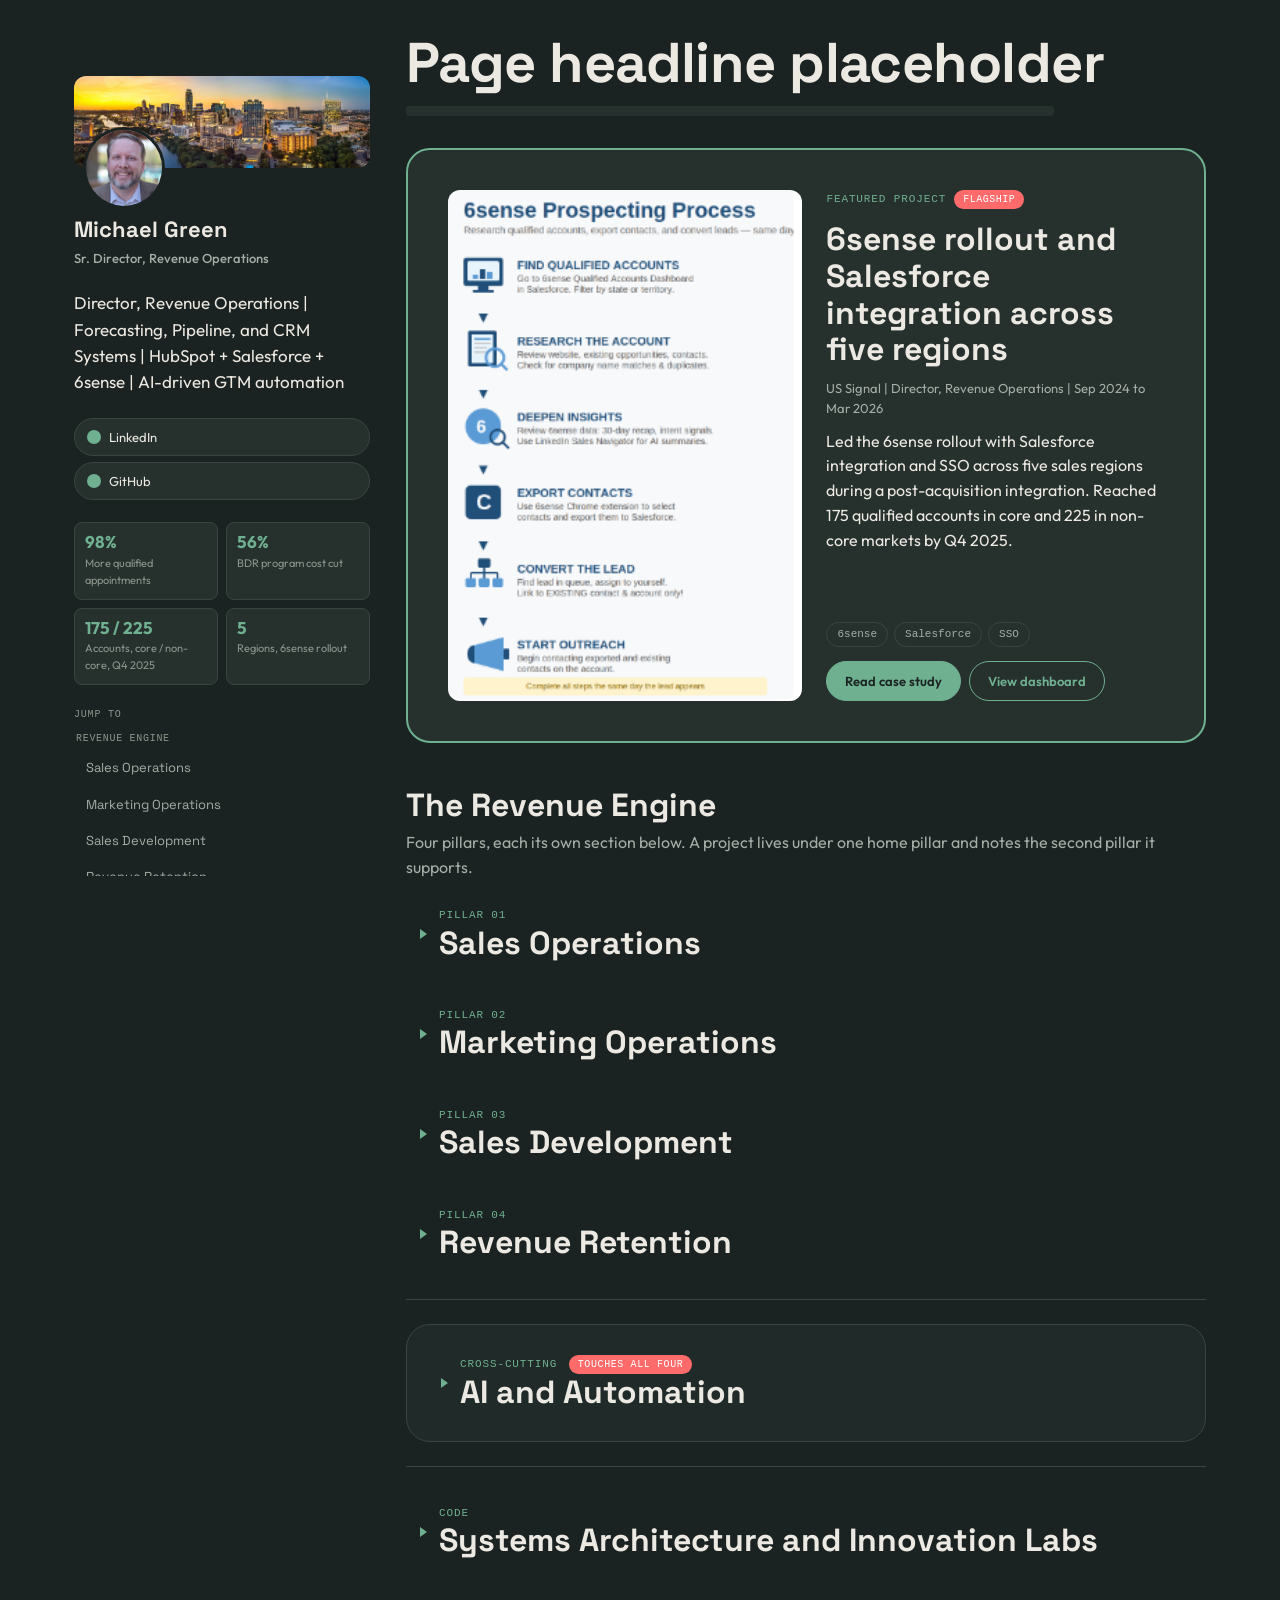
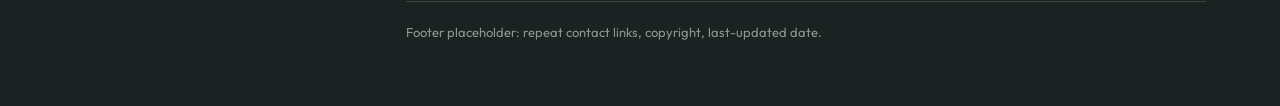
==== index.html @ d9121bde "first commit" ====
<!DOCTYPE html>
<html lang="en">
<head>
<meta charset="UTF-8">
<meta name="viewport" content="width=device-width, initial-scale=1.0">
<title>Michael Green Project Portfolio</title>
<meta name="description" content="Michael Green, Revenue Operations.">
<link rel="icon" type="image/svg+xml" href="assets/favicon.svg">
  <!-- Social preview (fill in before launch):
  <meta property="og:title" content="Michael Green Project Portfolio">
  <meta property="og:description" content="Portfolio of RevOps projects and systems work.">
  <meta property="og:image" content="assets/og-image.png">
  <meta property="og:type" content="website">
  -->
<link rel="preconnect" href="https://fonts.googleapis.com">
<link rel="preconnect" href="https://fonts.gstatic.com" crossorigin>
<link rel="stylesheet" href="https://fonts.googleapis.com/css2?family=Outfit:wght@400;500;600;700&family=Space+Grotesk:wght@500;600;700&display=swap">
<link rel="stylesheet" href="styles.css">
</head>
<body>
<!--
  <body class="annotate">


  <div class="topbar">
    <span class="brand">Wireframe / RevOps Portfolio</span>
    <span class="note">Sections start closed. Opening one closes the others.</span>
    <button class="toggle" id="allToggle">Close all</button>
    <button class="toggle" id="annToggle" aria-pressed="true">Annotations: On</button>
  </div>
-->
  <div class="layout">

    <!-- ================= SIDEBAR ================= -->
    <aside class="sidebar region">
      <span class="tag">Left sidebar (sticky)</span>

      <div class="identity region">
        <span class="tag">Identity block (banner + photo)</span>
        <div class="idcard">
          <img class="banner" src="assets/austin_skyline.jpg" alt="Austin skyline">
          <img class="avatar" src="assets/profile.jpg" alt="Michael Green">
          <div class="id-text">
            <div class="name">Michael Green</div>
            <div class="role">Sr. Director, Revenue Operations</div>
          </div>
        </div>
      </div>

      <div class="positioning region">
        <span class="tag">Positioning tag</span>
        <div class="positioning-body"><div class="positioning-text">Director, Revenue Operations | Forecasting, Pipeline, and CRM Systems | HubSpot + Salesforce + 6sense | AI-driven GTM automation</div></div>
      </div>

      <div class="contact region">
        <span class="tag">Contact actions</span>
        <!-- <a href="#"><span class="dot"></span>Email</a> -->
        <a href="https://www.linkedin.com/in/mwgreen/" target="_blank"><span class="dot"></span>LinkedIn</a>
        <a href="https://github.com/mwgreen00" target="_blank"><span class="dot"></span>GitHub</a>
        <!-- <a href="#" target="_blank"><span class="dot"></span>Download Resume</a> -->
      </div>

      <div class="metrics region">
        <span class="tag">Proof-point metrics (confirm numbers)</span>
        <div class="metric"><div class="num">98%</div><div class="cap">More qualified appointments</div></div>
        <div class="metric"><div class="num">56%</div><div class="cap">BDR program cost cut</div></div>
        <div class="metric"><div class="num">175 / 225</div><div class="cap">Accounts, core / non-core, Q4 2025</div></div>
        <div class="metric"><div class="num">5</div><div class="cap">Regions, 6sense rollout</div></div>
      </div>

      <div class="navblock region">
        <span class="tag">Anchor nav (highlights the open section)</span>
        <div class="navtitle">Jump to</div>
        <nav class="anchornav" aria-label="Section navigation">
          <div class="grp">Revenue Engine</div>
          <a href="#sales-ops" data-spy="sales-ops">Sales Operations</a>
          <a href="#marketing-ops" data-spy="marketing-ops">Marketing Operations</a>
          <a href="#sales-dev" data-spy="sales-dev">Sales Development</a>
          <a href="#retention" data-spy="retention">Revenue Retention</a>
          <div class="grp">Cross-cutting</div>
          <a href="#ai-automation" data-spy="ai-automation">AI and Automation</a>
          <div class="grp">Code</div>
          <a href="#systems" data-spy="systems">Systems Labs</a>
          <div class="sub-links">
            <a href="#sys-process" data-spy="sys-process">Process Flows</a>
            <a href="#sys-custom" data-spy="sys-custom">Custom Applications</a>
            <a href="#sys-research" data-spy="sys-research">Research</a>
            <a href="#sys-other" data-spy="sys-other">Other</a>
          </div>
        </nav>
      </div>
    </aside>

    <!-- ================= MAIN ================= -->
    <main class="main">
      <noscript>
        <div style="margin:12px 0; padding:12px 14px; border:1px solid var(--line); border-radius:6px; background:var(--fill);">
          JavaScript is off, so audience-specific views and some controls are disabled. You are seeing the default view below. Reach Michael Green: <a href="#">Email</a>, <a href="#">LinkedIn</a>, <a href="#">GitHub</a>, <a href="#">Resume</a>. Featured project: 6sense rollout and Salesforce integration across five regions.
        </div>
      </noscript>
      <div id="load-error" style="display:none; margin:12px 0; padding:12px 14px; border:1px solid var(--line); border-radius:6px; background:var(--fill);">Could not load the requested view. Showing the default. Reload the page, remove the ?audience part from the link, or open the site over http (for example on GitHub Pages).</div>

      <div class="intro region">
        <span class="tag">Intro / hero (h1)</span>
        <h1 id="page-headline">Page headline placeholder</h1>
        <div class="lead">
          <div class="ph-line w90"></div>
        </div>
      </div>

      <!-- FEATURED SHOWCASE TILE (always visible) -->
      <div class="featured region" id="featured">
        <span class="tag">Featured project tile (swap in any project)</span>
        <img class="feat-media" src="assets/6sense-prospecting.png" alt="6sense rollout and Salesforce integration across five regions" loading="lazy">
        <div class="feat-body">
          <div class="feat-top"><span class="feat-eyebrow">Featured project</span><span class="flag">Flagship</span></div>
          <h2 class="feat-title">6sense rollout and Salesforce integration across five regions</h2>
          <div class="meta">US Signal | Director, Revenue Operations | Sep 2024 to Mar 2026</div>
          <div class="feat-desc">Led the 6sense rollout with Salesforce integration and SSO across five sales regions during a post-acquisition integration. Reached 175 qualified accounts in core and 225 in non-core markets by Q4 2025.</div>
          <div class="tags"><span class="tag-chip">6sense</span><span class="tag-chip">Salesforce</span><span class="tag-chip">SSO</span></div>
          <div class="actions"><a href="#" class="btn btn-primary">Read case study</a><a href="#" class="btn btn-secondary">View dashboard</a></div>
        </div>
      </div>

      <!-- REVENUE ENGINE: category label -->
      <div class="group-head region">
        <span class="tag">Revenue Engine (category label)</span>
        <div class="group-label">The Revenue Engine</div>
        <div class="group-sub">Four pillars, each its own section below. A project lives under one home pillar and notes the second pillar it supports.</div>
      </div>

      <!-- PILLAR 1: SALES OPERATIONS -->
      <section id="sales-ops" class="region">
        <span class="tag">Pillar section (accordion)</span>
        <details class="sec">
          <summary class="sec-summary">
            <span class="chev"></span>
            <span class="sum-text"><span class="eyebrow">Pillar 01</span><span class="sec-title">Sales Operations</span></span>
          </summary>
          <div class="sec-body">
            <div class="pillar-desc">CRM integration, territory design, forecasting, dashboards.</div>
            <div class="grid-flex" data-grid="sales-ops">
                <article class="card">
                  <img class="card-media" src="assets/6sense-prospecting.png" alt="6sense rollout and Salesforce integration across five regions" loading="lazy">
                  <div class="card-top"><div class="card-eyebrow">Case study</div><span class="flag">Flagship</span></div>
                  <h3>6sense rollout and Salesforce integration across five regions</h3>
                  <div class="meta">US Signal | Director, Revenue Operations | Sep 2024 to Mar 2026</div>
                  <div class="desc">Led the 6sense rollout with Salesforce integration and SSO across five sales regions during a post-acquisition integration. Reached 175 qualified accounts in core and 225 in non-core markets by Q4 2025.</div>
                  <div class="tags"><span class="tag-chip">6sense</span><span class="tag-chip">Salesforce</span><span class="tag-chip">SSO</span></div>
                  <div class="supports">Also supports: Marketing Operations, Sales Development</div>
                  <div class="actions"><a href="#" class="btn btn-primary">Read case study</a><a href="#" class="btn btn-secondary">View dashboard</a></div>
                </article>
                <article class="card">
                  <img class="card-media" src="assets/retention-dashboard.png" alt="Revenue Retention Dashboard" loading="lazy">
                  <div class="card-top"><div class="card-eyebrow">Dashboard</div><span class="flag">Pillar Project</span></div>
                  <h3>Revenue Retention Dashboard</h3>
                  <div class="meta">US Signal | Revenue Operations | Setptmber 2024 through February 2026</div>
                  <div class="desc">Dashboard designed to show when revenue is coming out of term, so we can plan customer engagement and retention activities to keep revenue in term. This also allowed a chance to upsell additional services or migrate customer to new services..</div>
                  <div class="tags"><span class="tag-chip">Dashboard</span><span class="tag-chip">Revenue Retention</span></div>
                  <div class="supports">Also supports: Marketing Operations</div>
                  <div class="proves">Proves: capability</div>
                  <div class="actions"><a href="#" class="btn btn-primary">Read case study</a><a href="#" class="btn btn-secondary">View dashboard</a></div>
                </article>
              </div>
          </div>
        </details>
      </section>

      <!-- PILLAR 2: MARKETING OPERATIONS -->
      <section id="marketing-ops" class="region">
        <span class="tag">Pillar section (accordion)</span>
        <details class="sec">
          <summary class="sec-summary">
            <span class="chev"></span>
            <span class="sum-text"><span class="eyebrow">Pillar 02</span><span class="sec-title">Marketing Operations</span></span>
          </summary>
          <div class="sec-body">
            <div class="pillar-desc">Attribution, closed-loop reporting, CRM data layer, data governance.</div>
            <div class="grid-flex" data-grid="marketing-ops">
                <article class="card">
                  <div class="card-top"><div class="card-eyebrow">Case study</div></div>
                  <h3>Golden Thread full-funnel attribution framework</h3>
                  <div class="meta">OneNeck IT Solutions | Director, Revenue Operations | Sep 2022 to Sep 2024</div>
                  <div class="desc">Attribution model linking individual selling activity to closed-won revenue, giving leadership full-funnel visibility from first touch to booking. Built on Microsoft Dynamics and HubSpot with Power BI reporting.</div>
                  <div class="tags"><span class="tag-chip">Microsoft Dynamics</span><span class="tag-chip">HubSpot</span><span class="tag-chip">Power BI</span></div>
                  <div class="supports">Also supports: Sales Operations (exec dashboards)</div>
                  <div class="actions"><a href="#" class="btn btn-primary">Read case study</a><a href="#" class="btn btn-secondary">View diagram</a></div>
                </article>
                <article class="card">
                  <img class="card-media" src="assets/retention-dashboard.png" alt="Revenue Retention Dashboard" loading="lazy">
                  <div class="card-top"><div class="card-eyebrow">Dashboard</div><span class="flag">Pillar Project</span></div>
                  <h3>Revenue Retention Dashboard</h3>
                  <div class="meta">US Signal | Revenue Operations | Setptmber 2024 through February 2026</div>
                  <div class="desc">Dashboard designed to show when revenue is coming out of term, so we can plan customer engagement and retention activities to keep revenue in term. This also allowed a chance to upsell additional services or migrate customer to new services..</div>
                  <div class="tags"><span class="tag-chip">Dashboard</span><span class="tag-chip">Revenue Retention</span></div>
                  <div class="supports">Also supports: Marketing Operations</div>
                  <div class="proves">Proves: capability</div>
                  <div class="actions"><a href="#" class="btn btn-primary">Read case study</a><a href="#" class="btn btn-secondary">View dashboard</a></div>
                </article>
              </div>
          </div>
        </details>
      </section>

      <!-- PILLAR 3: SALES DEVELOPMENT -->
      <section id="sales-dev" class="region">
        <span class="tag">Pillar section (accordion)</span>
        <details class="sec">
          <summary class="sec-summary">
            <span class="chev"></span>
            <span class="sum-text"><span class="eyebrow">Pillar 03</span><span class="sec-title">Sales Development</span></span>
          </summary>
          <div class="sec-body">
            <div class="pillar-desc">BDR build, enablement, meeting generation.</div>
            <div class="grid-flex" data-grid="sales-dev">
                <article class="card">
                  <div class="card-top"><div class="card-eyebrow">Case study</div></div>
                  <h3>BDR function build and commission design</h3>
                  <div class="meta">OneNeck IT Solutions | Director, Marketing Operations and Business Development | Dec 2017 to Sep 2022</div>
                  <div class="desc">Built the BDR function from scratch, cut program cost 56%, and increased qualified appointments 98% through segmentation and outreach automation. Designed the commission plan and moved payout calculation out of spreadsheets into a system built for accuracy and scale.</div>
                  <div class="tags"><span class="tag-chip">Segmentation</span><span class="tag-chip">Outreach automation</span><span class="tag-chip">Comp design</span></div>
                  <div class="supports">Also supports: Sales Operations (commission design)</div>
                  <div class="actions"><a href="#" class="btn btn-primary">Read case study</a></div>
                </article>
              </div>
          </div>
        </details>
      </section>

      <!-- PILLAR 4: REVENUE RETENTION -->
      <section id="retention" class="region">
        <span class="tag">Pillar section (accordion)</span>
        <details class="sec">
          <summary class="sec-summary">
            <span class="chev"></span>
            <span class="sum-text"><span class="eyebrow">Pillar 04</span><span class="sec-title">Revenue Retention</span></span>
          </summary>
          <div class="sec-body">
            <div class="pillar-desc">NRR forecasting, renewal-risk monitoring. One case study here on purpose, per the plan.</div>
            <div class="grid-flex" data-grid="retention">
                <article class="card">
                  <div class="card-top"><div class="card-eyebrow">Case study</div></div>
                  <h3>NRR forecasting and renewal-risk monitoring</h3>
                  <div class="meta">US Signal | Director, Revenue Operations | Sep 2024 to Mar 2026</div>
                  <div class="desc">Built ARR, MRR, and net revenue retention forecasting models plus a Tableau Cloud renewal-risk dashboard that surfaced at-risk recurring revenue early and improved forecast accuracy.</div>
                  <div class="tags"><span class="tag-chip">Tableau Cloud</span><span class="tag-chip">ARR / MRR / NRR</span></div>
                  <div class="supports">Also supports: Sales Operations (forecasting, dashboards)</div>
                  <div class="actions"><a href="#" class="btn btn-primary">Read case study</a><a href="#" class="btn btn-secondary">View dashboard</a></div>
                </article>
              </div>
          </div>
        </details>
      </section>

      <hr class="divider">

      <!-- CROSS-CUTTING: AI AND AUTOMATION -->
      <section id="ai-automation" class="region">
        <span class="tag">Cross-cutting section (accordion)</span>
        <details class="sec sec-cross">
          <summary class="sec-summary">
            <span class="chev"></span>
            <span class="sum-text"><span class="eyebrow">Cross-cutting <span class="cross-flag">Touches all four</span></span><span class="sec-title">AI and Automation</span></span>
          </summary>
          <div class="sec-body">
            <div class="pillar-desc">Agentic AI and automation as a layer across every pillar, not a separate function. Public code artifacts live in Systems Labs below.</div>
            <div class="grid-flex" data-grid="ai-automation">
                <article class="card">
                  <div class="card-top"><div class="card-eyebrow">Case study</div></div>
                  <h3>AI agents and automation for RevOps workflows</h3>
                  <div class="meta">Town Lake Systems Group | Principal | Apr 2026 to present</div>
                  <div class="desc">Building local AI agents in Python and Salesforce Agentforce to automate enrichment, reporting, and account prioritization for revenue teams, cutting manual reporting and speeding decision cycles.</div>
                  <div class="tags"><span class="tag-chip">Python</span><span class="tag-chip">Agentforce</span><span class="tag-chip">Ollama</span></div>
                  <div class="actions"><a href="#" class="btn btn-primary">Read case study</a><a href="#" class="btn btn-secondary">View GitHub</a></div>
                </article>
              </div>
          </div>
        </details>
      </section>

      <hr class="divider">

      <!-- SYSTEMS LABS -->
      <section id="systems" class="region">
        <span class="tag">Systems Labs (accordion, GitHub builds)</span>
        <details class="sec">
          <summary class="sec-summary">
            <span class="chev"></span>
            <span class="sum-text"><span class="eyebrow">Code</span><span class="sec-title">Systems Architecture and Innovation Labs</span></span>
          </summary>
          <div class="sec-body">
            <div class="band">
              <div class="pillar-desc">Public, synthetic-data builds on GitHub. Grouped by your four subsection names below.</div>

              <details class="sub region" id="sys-process">
                <span class="tag">Subsection</span>
                <summary class="sub-summary"><span class="chev chev-sm"></span><span class="sub-title">Process Flows</span></summary>
                <div class="sub-body">
                  <div class="grid-flex" data-grid="sys-process">
                <article class="card">
                  <div class="card-top"><div class="card-eyebrow">GitHub build</div></div>
                  <h3>Attribution model flow</h3>
                  <div class="desc">First-touch-to-booking attribution logic documented as a diagram. Pairs with the Golden Thread case study.</div>
                  <div class="tags"><span class="tag-chip">Mermaid</span><span class="tag-chip">Attribution</span></div>
                  <div class="actions"><a href="#" class="btn btn-primary">View Flow</a></div>
                </article>
                <article class="card">
                  <div class="card-top"><div class="card-eyebrow">GitHub build</div></div>
                  <h3>Company dedup and survivor-selection flow</h3>
                  <div class="desc">Fuzzy-matching and survivor logic as a documented pipeline. The public version of the DartPoints work on safe synthetic data.</div>
                  <div class="tags"><span class="tag-chip">Python</span><span class="tag-chip">Fuzzy matching</span></div>
                  <div class="proves">Proves: data governance.</div>
                  <div class="actions"><a href="#" class="btn btn-primary">View Repo</a><a href="#" class="btn btn-secondary">View Flow</a></div>
                </article>
              </div>
                </div>
              </details>

              <details class="sub region" id="sys-custom">
                <span class="tag">Subsection</span>
                <summary class="sub-summary"><span class="chev chev-sm"></span><span class="sub-title">Custom Applications</span></summary>
                <div class="sub-body">
                  <div class="grid-flex" data-grid="sys-custom">
                <article class="card">
                  <div class="card-top"><div class="card-eyebrow">Project</div></div>
                  <h3>This site: an audience-targeted RevOps portfolio</h3>
                  <div class="meta">Town Lake Systems Group | Principal | 2026</div>
                  <div class="desc">A static portfolio on GitHub Pages where each project is a JSON card, and an audience manifest plus a ?audience= URL swap the card set per viewer. Static-first, so it works with JavaScript off, with a Python generator that keeps the baseline in sync.</div>
                  <div class="tags"><span class="tag-chip">HTML</span><span class="tag-chip">JavaScript</span><span class="tag-chip">GitHub Pages</span><span class="tag-chip">Claude Code</span></div>
                  <div class="proves">Proves: information architecture, ABM thinking, AI-assisted build.</div>
                  <div class="actions"><a href="assets/case-studies/revops-portfolio-site.md" class="btn btn-primary">Read case study</a><a href="#" class="btn btn-secondary">View Repo</a><a href="#" class="btn btn-secondary">Live Demo</a></div>
                </article>
                <article class="card">
                  <div class="card-top"><div class="card-eyebrow">GitHub build</div></div>
                  <h3>Commission calculator</h3>
                  <div class="desc">Reads sample deals and a plan definition, outputs payouts. Rebuilds the BDR "out of spreadsheets" line.</div>
                  <div class="tags"><span class="tag-chip">Python</span></div>
                  <div class="proves">Proves: comp design.</div>
                  <div class="actions"><a href="#" class="btn btn-primary">View Repo</a></div>
                </article>
                <article class="card">
                  <div class="card-top"><div class="card-eyebrow">GitHub build</div></div>
                  <h3>Pipeline forecasting tool</h3>
                  <div class="desc">Sample opportunity data to a weighted best, likely, and worst forecast with coverage against quota.</div>
                  <div class="tags"><span class="tag-chip">Python</span></div>
                  <div class="proves">Proves: forecasting.</div>
                  <div class="actions"><a href="#" class="btn btn-primary">View Repo</a></div>
                </article>
                <article class="card">
                  <div class="card-top"><div class="card-eyebrow">GitHub build</div></div>
                  <h3>Pipeline or forecast dashboard</h3>
                  <div class="desc">Clean dashboard over sample data. Doubles as the sanitized screenshot for the case studies.</div>
                  <div class="tags"><span class="tag-chip">Python</span><span class="tag-chip">HTML</span></div>
                  <div class="actions"><a href="#" class="btn btn-primary">View Repo</a><a href="#" class="btn btn-secondary">Live Demo</a></div>
                </article>
              </div>
                </div>
              </details>

              <details class="sub region" id="sys-research">
                <span class="tag">Subsection</span>
                <summary class="sub-summary"><span class="chev chev-sm"></span><span class="sub-title">Research</span></summary>
                <div class="sub-body">
                  <div class="grid-flex" data-grid="sys-research">
                <article class="card">
                  <div class="card-top"><div class="card-eyebrow">GitHub build</div><span class="flag">Flagship candidate</span></div>
                  <h3>RevOps assistant prototype (Agentforce or Ollama)</h3>
                  <div class="desc">Local agent answering questions over a sample pipeline: which deals are stuck, which renewals are at risk next quarter.</div>
                  <div class="tags"><span class="tag-chip">Ollama</span><span class="tag-chip">Agentforce</span><span class="tag-chip">MCP</span></div>
                  <div class="proves">Proves: agentic AI as a layer over RevOps.</div>
                  <div class="actions"><a href="#" class="btn btn-primary">Read Paper</a><a href="#" class="btn btn-secondary">View Gist</a></div>
                </article>
                <article class="card">
                  <div class="card-top"><div class="card-eyebrow">GitHub build</div></div>
                  <h3>AI enrichment agent (Salesforce or HubSpot)</h3>
                  <div class="desc">Python agent that enriches missing account fields (industry, size, segment) via API or local model and writes back.</div>
                  <div class="tags"><span class="tag-chip">Python</span><span class="tag-chip">API</span></div>
                  <div class="proves">Proves: AI and automation, CRM integration.</div>
                  <div class="actions"><a href="#" class="btn btn-primary">View Repo</a></div>
                </article>
              </div>
                </div>
              </details>

              <details class="sub region" id="sys-other">
                <span class="tag">Subsection</span>
                <summary class="sub-summary"><span class="chev chev-sm"></span><span class="sub-title">Other</span></summary>
                <div class="sub-body">
                  <div class="grid-flex" data-grid="sys-other">
                <article class="card">
                  <div class="card-top"><div class="card-eyebrow">GitHub build</div></div>
                  <h3>Domain-to-company resolver</h3>
                  <div class="desc">Maps email domains or URLs to normalized company names.</div>
                  <div class="tags"><span class="tag-chip">Python</span></div>
                  <div class="actions"><a href="#" class="btn btn-primary">View Repo</a></div>
                </article>
                <article class="card">
                  <div class="card-top"><div class="card-eyebrow">GitHub build</div></div>
                  <h3>CRM data-quality auditor</h3>
                  <div class="desc">Scans a sample export and flags missing fields, duplicates, and bad values with a summary report.</div>
                  <div class="tags"><span class="tag-chip">Python</span></div>
                  <div class="actions"><a href="#" class="btn btn-primary">View Repo</a></div>
                </article>
                <article class="card">
                  <div class="card-top"><div class="card-eyebrow">GitHub build</div></div>
                  <h3>Lead or account scoring model</h3>
                  <div class="desc">Scores sample accounts on fit and intent signals and outputs a ranked list.</div>
                  <div class="tags"><span class="tag-chip">Python</span></div>
                  <div class="actions"><a href="#" class="btn btn-primary">View Repo</a></div>
                </article>
                <article class="card">
                  <div class="card-top"><div class="card-eyebrow">GitHub build</div></div>
                  <h3>Sequence or outreach analyzer</h3>
                  <div class="desc">Reports meeting and reply rates by segment from sample activity data.</div>
                  <div class="tags"><span class="tag-chip">Python</span></div>
                  <div class="actions"><a href="#" class="btn btn-primary">View Repo</a></div>
                </article>
              </div>
                </div>
              </details>

            </div>
          </div>
        </details>
      </section>

      <footer class="footer region">
        <span class="tag">Footer</span>
        Footer placeholder: repeat contact links, copyright, last-updated date.
      </footer>

    </main>
  </div>

<script src="script.js"></script>
</body>
</html>
---- styles.css ----
:root {
    /* ---- Palette (editorial warm tones; see style guide in CLAUDE.md) ----
       60-30-10: Cream is the dominant canvas, Light Sage + Charcoal carry
       structure and text, Accent Sage and Pop Coral are reserved for
       interactive elements and focal points only. */
    --page: #1A2321;        /* Deep green-black - primary canvas, ~60% */
    --surface: #232E2B;     /* Elevated dark - card/content surfaces, lift off the canvas */
    --ink: #ECE9E2;         /* Warm off-white - primary reading text and structure */
    --ink-soft: #A6ADA6;    /* muted light for secondary text */
    --fill: #26312E;        /* Dark container - chips, contact, metrics, hover targets */
    --fill-2: #2F3B37;      /* lighter dark for hover fills */
    --band: #202A28;        /* self-contained dark section band (subtle lift over page) */
    --line: #3A453F;        /* thin structural borders, visible on dark (1px) */
    --accent: #6FB090;      /* Accent Sage (brightened for dark) - actions, links, focal text */
    --accent-dark: #5A9576; /* Accent Sage hover */
    --spark: #FF6B6B;       /* Pop Coral - highlights, active/hover, badges */
    --label: #8D958C;       /* muted label text */

    --sidebar-w: 300px;
    --topbar-h: 52px;

    /* ---- Shape system ---- */
    --radius: 16px;           /* card containers */
    --radius-container: 24px; /* self-contained Light Sage section bands */
    --radius-pill: 50px;      /* primary call-to-action buttons */
    --radius-img: 12px;       /* imagery and media */
    --radius-sm: 8px;         /* small controls, chips, nav items */

    /* ---- Motion ---- */
    --transition: all 0.3s ease;
    --lift: translateY(-4px);

    /* ---- Type families ----
       --head Space Grotesk: headings, section titles, nav links (tech-forward).
       --sans Outfit: body copy, descriptions, buttons (round, warm, readable).
       Loaded via <link> in index.html; both fall back to system-ui if offline. */
    --head: 'Space Grotesk', system-ui, -apple-system, Segoe UI, Roboto, Helvetica, Arial, sans-serif;
    --sans: 'Outfit', system-ui, -apple-system, Segoe UI, Roboto, Helvetica, Arial, sans-serif;
    --mono: ui-monospace, SFMono-Regular, Menlo, Consolas, monospace;
  }

  * { box-sizing: border-box; }
  html { scroll-behavior: smooth; }

  body { margin: 0; font-family: var(--sans); color: var(--ink); background: var(--page); line-height: 1.55; font-size: 1.0625rem; }

  /* Space Grotesk on headings, section titles, and nav links; Outfit elsewhere */
  h1, h2, h3,
  .name, .intro h1, .feat-title, .group-label, .sec-title, .sub-title, .card h3, .anchornav a {
    font-family: var(--head);
  }

  /* Interactive text links inside body copy: Accent Sage underline, Pop Coral on hover */
  .desc a, .feat-desc a, .pillar-desc a, .group-sub a, .lead a, .footer a, .intro a {
    color: var(--accent); text-decoration: underline; text-underline-offset: 2px;
    text-decoration-color: var(--accent); transition: var(--transition);
  }
  .desc a:hover, .feat-desc a:hover, .pillar-desc a:hover, .group-sub a:hover,
  .lead a:hover, .footer a:hover, .intro a:hover { color: var(--spark); text-decoration-color: var(--spark); }

  /* ---------- placeholder primitives ---------- */
  .ph-line { height: 10px; background: var(--fill-2); border-radius: 3px; margin: 6px 0; }
  .ph-line.w90 { width: 90%; }
  .ph-line.w75 { width: 75%; }
  .ph-line.w60 { width: 60%; }
  .ph-line.w40 { width: 40%; }
  .ph-box {
    background: var(--fill); border: 1px dashed var(--accent); border-radius: var(--radius-img);
    display: flex; align-items: center; justify-content: center; color: var(--label);
    font-family: var(--mono); font-size: 11px; letter-spacing: 0.03em; text-transform: uppercase;
  }

  /* ---------- region annotation labels ---------- */
  .region { position: relative; }
  .region > .tag {
    display: none; position: absolute; top: -9px; left: 8px; z-index: 5;
    font-family: var(--mono); font-size: 10px; letter-spacing: 0.06em;
    text-transform: uppercase; color: var(--label); background: var(--page);
    padding: 0 6px; border: 1px solid var(--line); border-radius: 3px;
  }
  body.annotate .region { outline: 1px dashed var(--line); outline-offset: 3px; }
  body.annotate .region > .tag { display: inline-block; }

  /* ---------- top bar ---------- */
  .topbar {
    position: sticky; top: 0; z-index: 20; height: var(--topbar-h);
    display: flex; align-items: center; gap: 10px; padding: 0 16px;
    background: var(--page); border-bottom: 1px solid var(--line);
  }
  .topbar .brand { font-family: var(--mono); font-size: 12px; letter-spacing: 0.05em; text-transform: uppercase; color: var(--ink-soft); }
  .topbar .note { font-size: 12px; color: var(--label); margin-left: auto; margin-right: 10px; }
  .toggle {
    font-family: var(--mono); font-size: 11px; letter-spacing: 0.04em; text-transform: uppercase;
    color: var(--ink); background: var(--fill); border: 1px solid var(--line);
    border-radius: var(--radius-pill); padding: 6px 12px; cursor: pointer; transition: var(--transition);
  }
  .toggle:hover { background: var(--fill-2); border-color: var(--spark); }
  .toggle:focus-visible { outline: 2px solid var(--accent); outline-offset: 2px; }

  /* ---------- page grid ---------- */
  .layout {
    display: grid; grid-template-columns: var(--sidebar-w) minmax(0, 1fr);
    gap: 32px; max-width: 1180px; margin: 0 auto; padding: 32px 24px 64px;
  }

  /* ---------- sidebar ---------- */
  .sidebar {
    position: sticky; top: calc(var(--topbar-h) + 24px); align-self: start;
    height: calc(100vh - var(--topbar-h) - 48px); overflow: auto;
    display: flex; flex-direction: column; gap: 22px; padding-right: 4px;
  }
  .identity { display: flex; flex-direction: column; }
  .idcard { position: relative; }
  .banner { height: 92px; width: 100%; border-radius: var(--radius-img); object-fit: cover; display: block; }
  .avatar { position: absolute; left: 12px; top: 54px; width: 76px; height: 76px; border-radius: 50%; object-fit: cover; display: block; box-shadow: 0 0 0 3px var(--page); }
  .id-text { margin-top: 44px; }
  .name { font-size: 22px; font-weight: 700; margin: 0; }
  .role { font-size: 13px; color: var(--ink-soft); font-weight: 500; margin-top: 2px; }
  .positioning .ph-line { background: var(--fill); }

  .contact { display: flex; flex-direction: column; gap: 6px; }
  .contact a {
    display: flex; align-items: center; gap: 8px; padding: 8px 12px; font-size: 13px;
    color: var(--ink); text-decoration: none; border: 1px solid var(--line);
    border-radius: var(--radius-pill); background: var(--fill); transition: var(--transition);
  }
  .contact a:hover { background: var(--fill-2); border-color: var(--spark); transform: var(--lift); }
  .contact a:focus-visible { outline: 2px solid var(--accent); outline-offset: 2px; }
  .contact a .dot { width: 14px; height: 14px; border-radius: 50%; background: var(--accent); flex: none; }

  .metrics { display: grid; grid-template-columns: 1fr 1fr; gap: 8px; }
  .metric { border: 1px solid var(--line); border-radius: var(--radius-sm); padding: 10px; background: var(--fill); transition: var(--transition); }
  .metric:hover { border-color: var(--spark); transform: var(--lift); }
  .metric .num { font-size: 17px; font-weight: 700; line-height: 1.1; color: var(--accent); }
  .metric .cap { font-size: 11px; color: var(--label); margin-top: 3px; }

  .navblock .navtitle {
    font-family: var(--mono); font-size: 10px; letter-spacing: 0.08em;
    text-transform: uppercase; color: var(--label); margin-bottom: 8px;
  }
  .anchornav { display: flex; flex-direction: column; gap: 2px; }
  .anchornav .grp {
    font-family: var(--mono); font-size: 10px; letter-spacing: 0.07em; text-transform: uppercase;
    color: var(--label); margin: 10px 0 3px 2px;
  }
  .anchornav .grp:first-child { margin-top: 0; }
  .anchornav a {
    font-size: 13px; color: var(--ink-soft); text-decoration: none;
    padding: 7px 10px; border-radius: var(--radius-sm); border-left: 2px solid transparent;
    transition: var(--transition);
  }
  .anchornav a:hover { background: var(--fill); color: var(--ink); border-left-color: var(--spark); }
  .anchornav a:focus-visible { outline: 2px solid var(--accent); outline-offset: 2px; }
  .anchornav a.active { color: var(--ink); font-weight: 600; background: var(--fill); border-left-color: var(--accent); }
  .anchornav .sub-links {
    display: flex; flex-direction: column; gap: 2px;
    margin: 2px 0 4px 14px; padding-left: 8px; border-left: 1px solid var(--line);
  }
  .anchornav .sub-links a { font-size: 12px; padding: 5px 10px; }

  /* ---------- main ---------- */
  .main { display: flex; flex-direction: column; gap: 18px; }
  .intro h1 { font-size: clamp(2.5rem, 5vw, 3.5rem); font-weight: 800; margin: 0 0 12px; line-height: 1.1; letter-spacing: -0.01em; }
  .intro .lead { max-width: 60ch; font-size: 1.125rem; }
  .intro .lead .ph-line { background: var(--fill); }

  section[id], details.sub[id] { scroll-margin-top: calc(var(--topbar-h) + 24px); }

  /* ---------- featured showcase tile (primary focal container) ---------- */
  .featured {
    display: grid; grid-template-columns: 1.05fr 1fr; gap: 24px;
    border: 2px solid var(--accent); border-radius: var(--radius-container);
    background: var(--fill); padding: 2.5rem; margin: 8px 0 12px; transition: var(--transition);
  }
  .featured:hover { transform: var(--lift); }
  .feat-media { min-height: 210px; border-radius: var(--radius-img); }
  img.feat-media { width: 100%; height: 100%; min-height: 210px; object-fit: cover; display: block; }
  .feat-body { display: flex; flex-direction: column; gap: 10px; }
  .feat-top { display: flex; align-items: center; gap: 8px; }
  .feat-eyebrow { font-family: var(--mono); font-size: 11px; letter-spacing: 0.08em; text-transform: uppercase; color: var(--accent); }
  .feat-title { font-size: 2rem; margin: 2px 0 0; line-height: 1.15; }
  .feat-body .meta { font-size: 13px; color: var(--ink-soft); }
  .feat-desc { font-size: 1rem; flex: 1; }

  /* group divider (category label) */
  .group-head { margin: 14px 0 -4px; }
  .group-label { font-size: 2rem; font-weight: 800; line-height: 1.15; }
  .group-sub { font-size: 1rem; color: var(--ink-soft); margin-top: 6px; max-width: 70ch; }

  /* ---------- collapsible: shared ---------- */
  summary { list-style: none; cursor: pointer; }
  summary::-webkit-details-marker { display: none; }
  summary::marker { content: ""; }
  summary:focus-visible { outline: 2px solid var(--accent); outline-offset: 3px; border-radius: var(--radius-sm); }

  .chev {
    width: 0; height: 0; flex: none;
    border-left: 7px solid var(--accent);
    border-top: 5px solid transparent; border-bottom: 5px solid transparent;
    transition: transform 0.3s ease;
  }
  details[open] > summary .chev { transform: rotate(90deg); }
  .chev-sm { border-left-width: 5px; border-top-width: 4px; border-bottom-width: 4px; }

  /* section header (accordion row) */
  .sec-summary { display: flex; align-items: center; gap: 12px; padding: 14px 14px; border-radius: var(--radius-sm); transition: var(--transition); }
  .sec-summary:hover { background: var(--fill); }
  .sum-text { display: flex; flex-direction: column; }
  .eyebrow { font-family: var(--mono); font-size: 11px; letter-spacing: 0.08em; text-transform: uppercase; color: var(--accent); }
  .sec-title { font-size: 2rem; font-weight: 800; line-height: 1.15; }
  .sec-body { padding: 14px 14px 4px; }
  .pillar-desc { font-size: 1rem; color: var(--ink-soft); margin-bottom: 16px; }

  /* cross-cutting section accent (self-contained Light Sage container) */
  .sec-cross { background: var(--band); border: 1px solid var(--line); border-radius: var(--radius-container); padding: 1rem 1.25rem; }
  .cross-flag {
    display: inline-block; font-family: var(--mono); font-size: 10px; letter-spacing: 0.06em;
    text-transform: uppercase; color: #fff; background: var(--spark);
    border-radius: var(--radius-pill); padding: 2px 9px; margin-left: 4px;
  }

  /* subsection header */
  .sub-summary {
    display: flex; align-items: center; gap: 10px; padding: 10px 14px; margin: 0 0 12px;
    border: 1px solid var(--line); border-radius: var(--radius-sm); background: var(--fill); transition: var(--transition);
  }
  .sub-summary:hover { background: var(--fill-2); border-color: var(--spark); }
  .sub-title { font-size: 1.0625rem; font-weight: 600; }
  .sub-body { padding: 0 0 8px; }
  details.sub { margin-bottom: 14px; }
  details.sub:last-child { margin-bottom: 0; }

  .divider { height: 1px; background: var(--line); border: none; margin: 6px 0; }

  /* card grids */
  .grid-flex { display: grid; grid-template-columns: repeat(auto-fill, minmax(300px, 480px)); gap: 16px; align-items: stretch; }

  .card {
    display: flex; flex-direction: column; gap: 9px;
    border: 1px solid var(--line); border-radius: var(--radius); background: var(--surface);
    padding: 1.5rem; min-height: 100%;
    transition: var(--transition);
  }
  .card:hover { box-shadow: 0 10px 24px rgba(0,0,0,0.45); border-color: var(--spark); transform: var(--lift); }
  /* optional card graphic: sits at the top of the card. Omit the field for no graphic. */
  .card-media { width: 100%; height: 160px; border-radius: var(--radius-img); }
  img.card-media { object-fit: cover; display: block; }
  .card-top { display: flex; align-items: center; justify-content: space-between; gap: 8px; }
  .card .card-eyebrow { font-family: var(--mono); font-size: 10px; letter-spacing: 0.07em; text-transform: uppercase; color: var(--accent); }
  .flag { font-family: var(--mono); font-size: 10px; letter-spacing: 0.05em; text-transform: uppercase; color: #fff; background: var(--spark); border-radius: var(--radius-pill); padding: 2px 9px; }
  .card h3 { font-size: 1.125rem; margin: 2px 0 0; line-height: 1.25; }
  .card .meta { font-size: 12px; color: var(--ink-soft); }
  .card .desc { flex: 1; font-size: 1rem; color: var(--ink); }
  .card .supports, .card .proves { font-size: 12px; color: var(--label); }

  .tags { display: flex; flex-wrap: wrap; gap: 6px; }
  .tag-chip { font-family: var(--mono); font-size: 11px; color: var(--ink-soft); background: var(--fill); border: 1px solid var(--line); border-radius: var(--radius-pill); padding: 3px 10px; transition: var(--transition); }
  .tag-chip:hover { border-color: var(--spark); }

  .actions { display: flex; flex-wrap: wrap; gap: 8px; margin-top: 4px; }
  .btn { font-size: 13px; font-weight: 600; text-decoration: none; padding: 9px 18px; border-radius: var(--radius-pill); border: 1px solid var(--accent); cursor: pointer; transition: var(--transition); }
  .btn-primary { background: var(--accent); color: var(--page); }
  .btn-primary:hover { background: var(--accent-dark); border-color: var(--accent-dark); color: var(--page); transform: var(--lift); }
  .btn-secondary { background: transparent; color: var(--accent); }
  .btn-secondary:hover { background: var(--fill); border-color: var(--spark); color: var(--ink); transform: var(--lift); }
  .btn:focus-visible { outline: 2px solid var(--accent); outline-offset: 2px; }

  .band { background: var(--band); border: 1px solid var(--line); border-radius: var(--radius-container); padding: 2.5rem 2rem; }

  .footer { border-top: 1px solid var(--line); padding-top: 20px; color: var(--label); font-size: 13px; margin-top: 10px; }

  /* ---------- responsive ---------- */
  @media (max-width: 900px) {
    .layout { display: flex; flex-direction: column; gap: 20px; }
    /* Flatten both columns so their blocks become one ordered stack */
    .sidebar, .main { display: contents; }
    body.annotate .sidebar > .tag { display: none; }
    /* Mobile stack order: identity, positioning, contact, metrics, headline, featured, menu, then everything else in main (sections, footer) */
    .identity { order: -7; }
    .positioning { order: -6; }
    .contact { order: -5; }
    .intro { order: -4; }
    .metrics { order: -3; }
    .featured { order: -2; grid-template-columns: 1fr; }
    .navblock { order: -1; }
    .anchornav { flex-direction: row; flex-wrap: wrap; align-items: center; }
    .anchornav .grp { width: 100%; }
    .anchornav a { border-left: none; border-bottom: 2px solid transparent; }
    .anchornav a.active { border-left: none; border-bottom-color: var(--accent); }
    .anchornav .sub-links { flex-direction: row; flex-wrap: wrap; border-left: none; margin-left: 0; padding-left: 0; }
    .grid-flex { grid-template-columns: 1fr; }
    .topbar .note { display: none; }
  }

.is-hidden { display: none; }
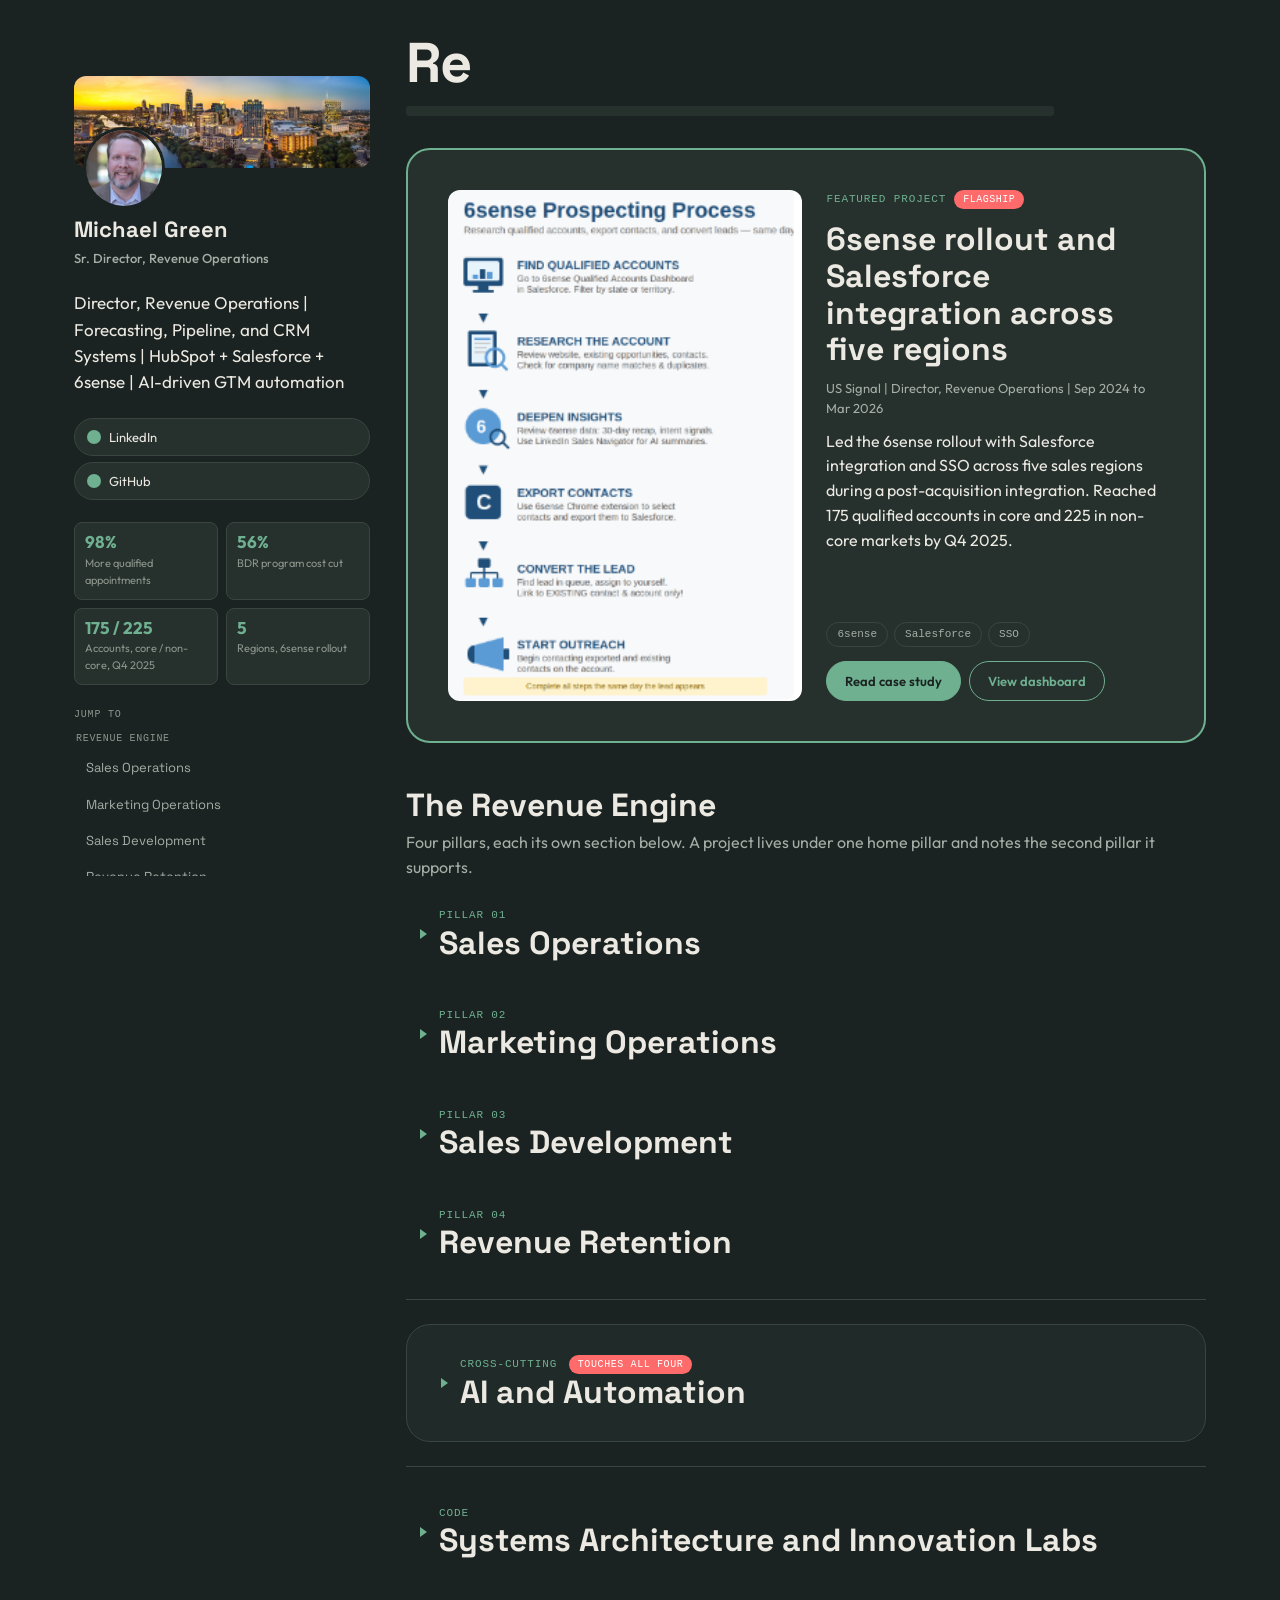
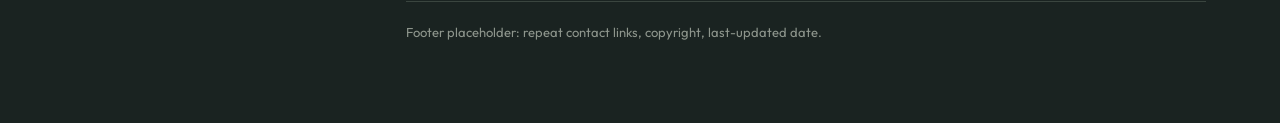
==== commit a5413bfe: "Updated Homepage Header" ====
--- a/index.html
+++ b/index.html
@@ -1,5 +1,5 @@
 <!DOCTYPE html>
-<html lang="en">
+<html>
 <head>
 <meta charset="UTF-8">
 <meta name="viewport" content="width=device-width, initial-scale=1.0">
@@ -18,420 +18,372 @@
 <link rel="stylesheet" href="styles.css">
 </head>
 <body>
-<!--
-  <body class="annotate">
-
-
-  <div class="topbar">
-    <span class="brand">Wireframe / RevOps Portfolio</span>
-    <span class="note">Sections start closed. Opening one closes the others.</span>
-    <button class="toggle" id="allToggle">Close all</button>
-    <button class="toggle" id="annToggle" aria-pressed="true">Annotations: On</button>
-  </div>
--->
-  <div class="layout">
-
-    <!-- ================= SIDEBAR ================= -->
-    <aside class="sidebar region">
-      <span class="tag">Left sidebar (sticky)</span>
-
-      <div class="identity region">
-        <span class="tag">Identity block (banner + photo)</span>
-        <div class="idcard">
-          <img class="banner" src="assets/austin_skyline.jpg" alt="Austin skyline">
-          <img class="avatar" src="assets/profile.jpg" alt="Michael Green">
-          <div class="id-text">
-            <div class="name">Michael Green</div>
-            <div class="role">Sr. Director, Revenue Operations</div>
-          </div>
-        </div>
-      </div>
-
-      <div class="positioning region">
-        <span class="tag">Positioning tag</span>
-        <div class="positioning-body"><div class="positioning-text">Director, Revenue Operations | Forecasting, Pipeline, and CRM Systems | HubSpot + Salesforce + 6sense | AI-driven GTM automation</div></div>
-      </div>
-
-      <div class="contact region">
-        <span class="tag">Contact actions</span>
-        <!-- <a href="#"><span class="dot"></span>Email</a> -->
-        <a href="https://www.linkedin.com/in/mwgreen/" target="_blank"><span class="dot"></span>LinkedIn</a>
-        <a href="https://github.com/mwgreen00" target="_blank"><span class="dot"></span>GitHub</a>
-        <!-- <a href="#" target="_blank"><span class="dot"></span>Download Resume</a> -->
-      </div>
-
-      <div class="metrics region">
-        <span class="tag">Proof-point metrics (confirm numbers)</span>
-        <div class="metric"><div class="num">98%</div><div class="cap">More qualified appointments</div></div>
-        <div class="metric"><div class="num">56%</div><div class="cap">BDR program cost cut</div></div>
-        <div class="metric"><div class="num">175 / 225</div><div class="cap">Accounts, core / non-core, Q4 2025</div></div>
-        <div class="metric"><div class="num">5</div><div class="cap">Regions, 6sense rollout</div></div>
-      </div>
-
-      <div class="navblock region">
-        <span class="tag">Anchor nav (highlights the open section)</span>
-        <div class="navtitle">Jump to</div>
-        <nav class="anchornav" aria-label="Section navigation">
-          <div class="grp">Revenue Engine</div>
-          <a href="#sales-ops" data-spy="sales-ops">Sales Operations</a>
-          <a href="#marketing-ops" data-spy="marketing-ops">Marketing Operations</a>
-          <a href="#sales-dev" data-spy="sales-dev">Sales Development</a>
-          <a href="#retention" data-spy="retention">Revenue Retention</a>
-          <div class="grp">Cross-cutting</div>
-          <a href="#ai-automation" data-spy="ai-automation">AI and Automation</a>
-          <div class="grp">Code</div>
-          <a href="#systems" data-spy="systems">Systems Labs</a>
-          <div class="sub-links">
-            <a href="#sys-process" data-spy="sys-process">Process Flows</a>
-            <a href="#sys-custom" data-spy="sys-custom">Custom Applications</a>
-            <a href="#sys-research" data-spy="sys-research">Research</a>
-            <a href="#sys-other" data-spy="sys-other">Other</a>
-          </div>
-        </nav>
-      </div>
-    </aside>
-
-    <!-- ================= MAIN ================= -->
-    <main class="main">
-      <noscript>
-        <div style="margin:12px 0; padding:12px 14px; border:1px solid var(--line); border-radius:6px; background:var(--fill);">
+<div class="layout"><!-- ================= SIDEBAR ================= -->
+<aside class="sidebar region"><span class="tag">Left sidebar (sticky)</span>
+<div class="identity region"><span class="tag">Identity block (banner + photo)</span>
+<div class="idcard"><img class="banner" src="assets/austin_skyline.jpg" alt="Austin skyline"> <img class="avatar" src="assets/profile.jpg" alt="Michael Green">
+<div class="id-text">
+<div class="name">Michael Green</div>
+<div class="role">Sr. Director, Revenue Operations</div>
+</div>
+</div>
+</div>
+<div class="positioning region"><span class="tag">Positioning tag</span>
+<div class="positioning-body">
+<div class="positioning-text">Director, Revenue Operations | Forecasting, Pipeline, and CRM Systems | HubSpot + Salesforce + 6sense | AI-driven GTM automation</div>
+</div>
+</div>
+<div class="contact region"><span class="tag">Contact actions</span> <a href="https://www.linkedin.com/in/mwgreen/" target="_blank" rel="noopener"><span class="dot"></span>LinkedIn</a> <a href="https://github.com/mwgreen00" target="_blank" rel="noopener"><span class="dot"></span>GitHub</a></div>
+<div class="metrics region"><span class="tag">Proof-point metrics (confirm numbers)</span>
+<div class="metric">
+<div class="num">98%</div>
+<div class="cap">More qualified appointments</div>
+</div>
+<div class="metric">
+<div class="num">56%</div>
+<div class="cap">BDR program cost cut</div>
+</div>
+<div class="metric">
+<div class="num">175 / 225</div>
+<div class="cap">Accounts, core / non-core, Q4 2025</div>
+</div>
+<div class="metric">
+<div class="num">5</div>
+<div class="cap">Regions, 6sense rollout</div>
+</div>
+</div>
+<div class="navblock region"><span class="tag">Anchor nav (highlights the open section)</span>
+<div class="navtitle">Jump to</div>
+<nav class="anchornav" aria-label="Section navigation">
+<div class="grp">Revenue Engine</div>
+<a href="#sales-ops" data-spy="sales-ops">Sales Operations</a> <a href="#marketing-ops" data-spy="marketing-ops">Marketing Operations</a> <a href="#sales-dev" data-spy="sales-dev">Sales Development</a> <a href="#retention" data-spy="retention">Revenue Retention</a>
+<div class="grp">Cross-cutting</div>
+<a href="#ai-automation" data-spy="ai-automation">AI and Automation</a>
+<div class="grp">Code</div>
+<a href="#systems" data-spy="systems">Systems Labs</a>
+<div class="sub-links"><a href="#sys-process" data-spy="sys-process">Process Flows</a> <a href="#sys-custom" data-spy="sys-custom">Custom Applications</a> <a href="#sys-research" data-spy="sys-research">Research</a> <a href="#sys-other" data-spy="sys-other">Other</a></div>
+</nav></div>
+</aside>
+<!-- ================= MAIN ================= --><main class="main"><noscript>
+        
+<div style="margin: 12px 0; padding: 12px 14px; border: 1px solid var(--line); border-radius: 6px; background: var(--fill);">
           JavaScript is off, so audience-specific views and some controls are disabled. You are seeing the default view below. Reach Michael Green: <a href="#">Email</a>, <a href="#">LinkedIn</a>, <a href="#">GitHub</a>, <a href="#">Resume</a>. Featured project: 6sense rollout and Salesforce integration across five regions.
         </div>
+
       </noscript>
-      <div id="load-error" style="display:none; margin:12px 0; padding:12px 14px; border:1px solid var(--line); border-radius:6px; background:var(--fill);">Could not load the requested view. Showing the default. Reload the page, remove the ?audience part from the link, or open the site over http (for example on GitHub Pages).</div>
-
-      <div class="intro region">
-        <span class="tag">Intro / hero (h1)</span>
-        <h1 id="page-headline">Page headline placeholder</h1>
-        <div class="lead">
-          <div class="ph-line w90"></div>
-        </div>
-      </div>
-
-      <!-- FEATURED SHOWCASE TILE (always visible) -->
-      <div class="featured region" id="featured">
-        <span class="tag">Featured project tile (swap in any project)</span>
-        <img class="feat-media" src="assets/6sense-prospecting.png" alt="6sense rollout and Salesforce integration across five regions" loading="lazy">
-        <div class="feat-body">
-          <div class="feat-top"><span class="feat-eyebrow">Featured project</span><span class="flag">Flagship</span></div>
-          <h2 class="feat-title">6sense rollout and Salesforce integration across five regions</h2>
-          <div class="meta">US Signal | Director, Revenue Operations | Sep 2024 to Mar 2026</div>
-          <div class="feat-desc">Led the 6sense rollout with Salesforce integration and SSO across five sales regions during a post-acquisition integration. Reached 175 qualified accounts in core and 225 in non-core markets by Q4 2025.</div>
-          <div class="tags"><span class="tag-chip">6sense</span><span class="tag-chip">Salesforce</span><span class="tag-chip">SSO</span></div>
-          <div class="actions"><a href="#" class="btn btn-primary">Read case study</a><a href="#" class="btn btn-secondary">View dashboard</a></div>
-        </div>
-      </div>
-
-      <!-- REVENUE ENGINE: category label -->
-      <div class="group-head region">
-        <span class="tag">Revenue Engine (category label)</span>
-        <div class="group-label">The Revenue Engine</div>
-        <div class="group-sub">Four pillars, each its own section below. A project lives under one home pillar and notes the second pillar it supports.</div>
-      </div>
-
-      <!-- PILLAR 1: SALES OPERATIONS -->
-      <section id="sales-ops" class="region">
-        <span class="tag">Pillar section (accordion)</span>
-        <details class="sec">
-          <summary class="sec-summary">
-            <span class="chev"></span>
-            <span class="sum-text"><span class="eyebrow">Pillar 01</span><span class="sec-title">Sales Operations</span></span>
-          </summary>
-          <div class="sec-body">
-            <div class="pillar-desc">CRM integration, territory design, forecasting, dashboards.</div>
-            <div class="grid-flex" data-grid="sales-ops">
-                <article class="card">
-                  <img class="card-media" src="assets/6sense-prospecting.png" alt="6sense rollout and Salesforce integration across five regions" loading="lazy">
-                  <div class="card-top"><div class="card-eyebrow">Case study</div><span class="flag">Flagship</span></div>
-                  <h3>6sense rollout and Salesforce integration across five regions</h3>
-                  <div class="meta">US Signal | Director, Revenue Operations | Sep 2024 to Mar 2026</div>
-                  <div class="desc">Led the 6sense rollout with Salesforce integration and SSO across five sales regions during a post-acquisition integration. Reached 175 qualified accounts in core and 225 in non-core markets by Q4 2025.</div>
-                  <div class="tags"><span class="tag-chip">6sense</span><span class="tag-chip">Salesforce</span><span class="tag-chip">SSO</span></div>
-                  <div class="supports">Also supports: Marketing Operations, Sales Development</div>
-                  <div class="actions"><a href="#" class="btn btn-primary">Read case study</a><a href="#" class="btn btn-secondary">View dashboard</a></div>
-                </article>
-                <article class="card">
-                  <img class="card-media" src="assets/retention-dashboard.png" alt="Revenue Retention Dashboard" loading="lazy">
-                  <div class="card-top"><div class="card-eyebrow">Dashboard</div><span class="flag">Pillar Project</span></div>
-                  <h3>Revenue Retention Dashboard</h3>
-                  <div class="meta">US Signal | Revenue Operations | Setptmber 2024 through February 2026</div>
-                  <div class="desc">Dashboard designed to show when revenue is coming out of term, so we can plan customer engagement and retention activities to keep revenue in term. This also allowed a chance to upsell additional services or migrate customer to new services..</div>
-                  <div class="tags"><span class="tag-chip">Dashboard</span><span class="tag-chip">Revenue Retention</span></div>
-                  <div class="supports">Also supports: Marketing Operations</div>
-                  <div class="proves">Proves: capability</div>
-                  <div class="actions"><a href="#" class="btn btn-primary">Read case study</a><a href="#" class="btn btn-secondary">View dashboard</a></div>
-                </article>
-              </div>
-          </div>
-        </details>
-      </section>
-
-      <!-- PILLAR 2: MARKETING OPERATIONS -->
-      <section id="marketing-ops" class="region">
-        <span class="tag">Pillar section (accordion)</span>
-        <details class="sec">
-          <summary class="sec-summary">
-            <span class="chev"></span>
-            <span class="sum-text"><span class="eyebrow">Pillar 02</span><span class="sec-title">Marketing Operations</span></span>
-          </summary>
-          <div class="sec-body">
-            <div class="pillar-desc">Attribution, closed-loop reporting, CRM data layer, data governance.</div>
-            <div class="grid-flex" data-grid="marketing-ops">
-                <article class="card">
-                  <div class="card-top"><div class="card-eyebrow">Case study</div></div>
-                  <h3>Golden Thread full-funnel attribution framework</h3>
-                  <div class="meta">OneNeck IT Solutions | Director, Revenue Operations | Sep 2022 to Sep 2024</div>
-                  <div class="desc">Attribution model linking individual selling activity to closed-won revenue, giving leadership full-funnel visibility from first touch to booking. Built on Microsoft Dynamics and HubSpot with Power BI reporting.</div>
-                  <div class="tags"><span class="tag-chip">Microsoft Dynamics</span><span class="tag-chip">HubSpot</span><span class="tag-chip">Power BI</span></div>
-                  <div class="supports">Also supports: Sales Operations (exec dashboards)</div>
-                  <div class="actions"><a href="#" class="btn btn-primary">Read case study</a><a href="#" class="btn btn-secondary">View diagram</a></div>
-                </article>
-                <article class="card">
-                  <img class="card-media" src="assets/retention-dashboard.png" alt="Revenue Retention Dashboard" loading="lazy">
-                  <div class="card-top"><div class="card-eyebrow">Dashboard</div><span class="flag">Pillar Project</span></div>
-                  <h3>Revenue Retention Dashboard</h3>
-                  <div class="meta">US Signal | Revenue Operations | Setptmber 2024 through February 2026</div>
-                  <div class="desc">Dashboard designed to show when revenue is coming out of term, so we can plan customer engagement and retention activities to keep revenue in term. This also allowed a chance to upsell additional services or migrate customer to new services..</div>
-                  <div class="tags"><span class="tag-chip">Dashboard</span><span class="tag-chip">Revenue Retention</span></div>
-                  <div class="supports">Also supports: Marketing Operations</div>
-                  <div class="proves">Proves: capability</div>
-                  <div class="actions"><a href="#" class="btn btn-primary">Read case study</a><a href="#" class="btn btn-secondary">View dashboard</a></div>
-                </article>
-              </div>
-          </div>
-        </details>
-      </section>
-
-      <!-- PILLAR 3: SALES DEVELOPMENT -->
-      <section id="sales-dev" class="region">
-        <span class="tag">Pillar section (accordion)</span>
-        <details class="sec">
-          <summary class="sec-summary">
-            <span class="chev"></span>
-            <span class="sum-text"><span class="eyebrow">Pillar 03</span><span class="sec-title">Sales Development</span></span>
-          </summary>
-          <div class="sec-body">
-            <div class="pillar-desc">BDR build, enablement, meeting generation.</div>
-            <div class="grid-flex" data-grid="sales-dev">
-                <article class="card">
-                  <div class="card-top"><div class="card-eyebrow">Case study</div></div>
-                  <h3>BDR function build and commission design</h3>
-                  <div class="meta">OneNeck IT Solutions | Director, Marketing Operations and Business Development | Dec 2017 to Sep 2022</div>
-                  <div class="desc">Built the BDR function from scratch, cut program cost 56%, and increased qualified appointments 98% through segmentation and outreach automation. Designed the commission plan and moved payout calculation out of spreadsheets into a system built for accuracy and scale.</div>
-                  <div class="tags"><span class="tag-chip">Segmentation</span><span class="tag-chip">Outreach automation</span><span class="tag-chip">Comp design</span></div>
-                  <div class="supports">Also supports: Sales Operations (commission design)</div>
-                  <div class="actions"><a href="#" class="btn btn-primary">Read case study</a></div>
-                </article>
-              </div>
-          </div>
-        </details>
-      </section>
-
-      <!-- PILLAR 4: REVENUE RETENTION -->
-      <section id="retention" class="region">
-        <span class="tag">Pillar section (accordion)</span>
-        <details class="sec">
-          <summary class="sec-summary">
-            <span class="chev"></span>
-            <span class="sum-text"><span class="eyebrow">Pillar 04</span><span class="sec-title">Revenue Retention</span></span>
-          </summary>
-          <div class="sec-body">
-            <div class="pillar-desc">NRR forecasting, renewal-risk monitoring. One case study here on purpose, per the plan.</div>
-            <div class="grid-flex" data-grid="retention">
-                <article class="card">
-                  <div class="card-top"><div class="card-eyebrow">Case study</div></div>
-                  <h3>NRR forecasting and renewal-risk monitoring</h3>
-                  <div class="meta">US Signal | Director, Revenue Operations | Sep 2024 to Mar 2026</div>
-                  <div class="desc">Built ARR, MRR, and net revenue retention forecasting models plus a Tableau Cloud renewal-risk dashboard that surfaced at-risk recurring revenue early and improved forecast accuracy.</div>
-                  <div class="tags"><span class="tag-chip">Tableau Cloud</span><span class="tag-chip">ARR / MRR / NRR</span></div>
-                  <div class="supports">Also supports: Sales Operations (forecasting, dashboards)</div>
-                  <div class="actions"><a href="#" class="btn btn-primary">Read case study</a><a href="#" class="btn btn-secondary">View dashboard</a></div>
-                </article>
-              </div>
-          </div>
-        </details>
-      </section>
-
-      <hr class="divider">
-
-      <!-- CROSS-CUTTING: AI AND AUTOMATION -->
-      <section id="ai-automation" class="region">
-        <span class="tag">Cross-cutting section (accordion)</span>
-        <details class="sec sec-cross">
-          <summary class="sec-summary">
-            <span class="chev"></span>
-            <span class="sum-text"><span class="eyebrow">Cross-cutting <span class="cross-flag">Touches all four</span></span><span class="sec-title">AI and Automation</span></span>
-          </summary>
-          <div class="sec-body">
-            <div class="pillar-desc">Agentic AI and automation as a layer across every pillar, not a separate function. Public code artifacts live in Systems Labs below.</div>
-            <div class="grid-flex" data-grid="ai-automation">
-                <article class="card">
-                  <div class="card-top"><div class="card-eyebrow">Case study</div></div>
-                  <h3>AI agents and automation for RevOps workflows</h3>
-                  <div class="meta">Town Lake Systems Group | Principal | Apr 2026 to present</div>
-                  <div class="desc">Building local AI agents in Python and Salesforce Agentforce to automate enrichment, reporting, and account prioritization for revenue teams, cutting manual reporting and speeding decision cycles.</div>
-                  <div class="tags"><span class="tag-chip">Python</span><span class="tag-chip">Agentforce</span><span class="tag-chip">Ollama</span></div>
-                  <div class="actions"><a href="#" class="btn btn-primary">Read case study</a><a href="#" class="btn btn-secondary">View GitHub</a></div>
-                </article>
-              </div>
-          </div>
-        </details>
-      </section>
-
-      <hr class="divider">
-
-      <!-- SYSTEMS LABS -->
-      <section id="systems" class="region">
-        <span class="tag">Systems Labs (accordion, GitHub builds)</span>
-        <details class="sec">
-          <summary class="sec-summary">
-            <span class="chev"></span>
-            <span class="sum-text"><span class="eyebrow">Code</span><span class="sec-title">Systems Architecture and Innovation Labs</span></span>
-          </summary>
-          <div class="sec-body">
-            <div class="band">
-              <div class="pillar-desc">Public, synthetic-data builds on GitHub. Grouped by your four subsection names below.</div>
-
-              <details class="sub region" id="sys-process">
-                <span class="tag">Subsection</span>
-                <summary class="sub-summary"><span class="chev chev-sm"></span><span class="sub-title">Process Flows</span></summary>
-                <div class="sub-body">
-                  <div class="grid-flex" data-grid="sys-process">
-                <article class="card">
-                  <div class="card-top"><div class="card-eyebrow">GitHub build</div></div>
-                  <h3>Attribution model flow</h3>
-                  <div class="desc">First-touch-to-booking attribution logic documented as a diagram. Pairs with the Golden Thread case study.</div>
-                  <div class="tags"><span class="tag-chip">Mermaid</span><span class="tag-chip">Attribution</span></div>
-                  <div class="actions"><a href="#" class="btn btn-primary">View Flow</a></div>
-                </article>
-                <article class="card">
-                  <div class="card-top"><div class="card-eyebrow">GitHub build</div></div>
-                  <h3>Company dedup and survivor-selection flow</h3>
-                  <div class="desc">Fuzzy-matching and survivor logic as a documented pipeline. The public version of the DartPoints work on safe synthetic data.</div>
-                  <div class="tags"><span class="tag-chip">Python</span><span class="tag-chip">Fuzzy matching</span></div>
-                  <div class="proves">Proves: data governance.</div>
-                  <div class="actions"><a href="#" class="btn btn-primary">View Repo</a><a href="#" class="btn btn-secondary">View Flow</a></div>
-                </article>
-              </div>
-                </div>
-              </details>
-
-              <details class="sub region" id="sys-custom">
-                <span class="tag">Subsection</span>
-                <summary class="sub-summary"><span class="chev chev-sm"></span><span class="sub-title">Custom Applications</span></summary>
-                <div class="sub-body">
-                  <div class="grid-flex" data-grid="sys-custom">
-                <article class="card">
-                  <div class="card-top"><div class="card-eyebrow">Project</div></div>
-                  <h3>This site: an audience-targeted RevOps portfolio</h3>
-                  <div class="meta">Town Lake Systems Group | Principal | 2026</div>
-                  <div class="desc">A static portfolio on GitHub Pages where each project is a JSON card, and an audience manifest plus a ?audience= URL swap the card set per viewer. Static-first, so it works with JavaScript off, with a Python generator that keeps the baseline in sync.</div>
-                  <div class="tags"><span class="tag-chip">HTML</span><span class="tag-chip">JavaScript</span><span class="tag-chip">GitHub Pages</span><span class="tag-chip">Claude Code</span></div>
-                  <div class="proves">Proves: information architecture, ABM thinking, AI-assisted build.</div>
-                  <div class="actions"><a href="assets/case-studies/revops-portfolio-site.md" class="btn btn-primary">Read case study</a><a href="#" class="btn btn-secondary">View Repo</a><a href="#" class="btn btn-secondary">Live Demo</a></div>
-                </article>
-                <article class="card">
-                  <div class="card-top"><div class="card-eyebrow">GitHub build</div></div>
-                  <h3>Commission calculator</h3>
-                  <div class="desc">Reads sample deals and a plan definition, outputs payouts. Rebuilds the BDR "out of spreadsheets" line.</div>
-                  <div class="tags"><span class="tag-chip">Python</span></div>
-                  <div class="proves">Proves: comp design.</div>
-                  <div class="actions"><a href="#" class="btn btn-primary">View Repo</a></div>
-                </article>
-                <article class="card">
-                  <div class="card-top"><div class="card-eyebrow">GitHub build</div></div>
-                  <h3>Pipeline forecasting tool</h3>
-                  <div class="desc">Sample opportunity data to a weighted best, likely, and worst forecast with coverage against quota.</div>
-                  <div class="tags"><span class="tag-chip">Python</span></div>
-                  <div class="proves">Proves: forecasting.</div>
-                  <div class="actions"><a href="#" class="btn btn-primary">View Repo</a></div>
-                </article>
-                <article class="card">
-                  <div class="card-top"><div class="card-eyebrow">GitHub build</div></div>
-                  <h3>Pipeline or forecast dashboard</h3>
-                  <div class="desc">Clean dashboard over sample data. Doubles as the sanitized screenshot for the case studies.</div>
-                  <div class="tags"><span class="tag-chip">Python</span><span class="tag-chip">HTML</span></div>
-                  <div class="actions"><a href="#" class="btn btn-primary">View Repo</a><a href="#" class="btn btn-secondary">Live Demo</a></div>
-                </article>
-              </div>
-                </div>
-              </details>
-
-              <details class="sub region" id="sys-research">
-                <span class="tag">Subsection</span>
-                <summary class="sub-summary"><span class="chev chev-sm"></span><span class="sub-title">Research</span></summary>
-                <div class="sub-body">
-                  <div class="grid-flex" data-grid="sys-research">
-                <article class="card">
-                  <div class="card-top"><div class="card-eyebrow">GitHub build</div><span class="flag">Flagship candidate</span></div>
-                  <h3>RevOps assistant prototype (Agentforce or Ollama)</h3>
-                  <div class="desc">Local agent answering questions over a sample pipeline: which deals are stuck, which renewals are at risk next quarter.</div>
-                  <div class="tags"><span class="tag-chip">Ollama</span><span class="tag-chip">Agentforce</span><span class="tag-chip">MCP</span></div>
-                  <div class="proves">Proves: agentic AI as a layer over RevOps.</div>
-                  <div class="actions"><a href="#" class="btn btn-primary">Read Paper</a><a href="#" class="btn btn-secondary">View Gist</a></div>
-                </article>
-                <article class="card">
-                  <div class="card-top"><div class="card-eyebrow">GitHub build</div></div>
-                  <h3>AI enrichment agent (Salesforce or HubSpot)</h3>
-                  <div class="desc">Python agent that enriches missing account fields (industry, size, segment) via API or local model and writes back.</div>
-                  <div class="tags"><span class="tag-chip">Python</span><span class="tag-chip">API</span></div>
-                  <div class="proves">Proves: AI and automation, CRM integration.</div>
-                  <div class="actions"><a href="#" class="btn btn-primary">View Repo</a></div>
-                </article>
-              </div>
-                </div>
-              </details>
-
-              <details class="sub region" id="sys-other">
-                <span class="tag">Subsection</span>
-                <summary class="sub-summary"><span class="chev chev-sm"></span><span class="sub-title">Other</span></summary>
-                <div class="sub-body">
-                  <div class="grid-flex" data-grid="sys-other">
-                <article class="card">
-                  <div class="card-top"><div class="card-eyebrow">GitHub build</div></div>
-                  <h3>Domain-to-company resolver</h3>
-                  <div class="desc">Maps email domains or URLs to normalized company names.</div>
-                  <div class="tags"><span class="tag-chip">Python</span></div>
-                  <div class="actions"><a href="#" class="btn btn-primary">View Repo</a></div>
-                </article>
-                <article class="card">
-                  <div class="card-top"><div class="card-eyebrow">GitHub build</div></div>
-                  <h3>CRM data-quality auditor</h3>
-                  <div class="desc">Scans a sample export and flags missing fields, duplicates, and bad values with a summary report.</div>
-                  <div class="tags"><span class="tag-chip">Python</span></div>
-                  <div class="actions"><a href="#" class="btn btn-primary">View Repo</a></div>
-                </article>
-                <article class="card">
-                  <div class="card-top"><div class="card-eyebrow">GitHub build</div></div>
-                  <h3>Lead or account scoring model</h3>
-                  <div class="desc">Scores sample accounts on fit and intent signals and outputs a ranked list.</div>
-                  <div class="tags"><span class="tag-chip">Python</span></div>
-                  <div class="actions"><a href="#" class="btn btn-primary">View Repo</a></div>
-                </article>
-                <article class="card">
-                  <div class="card-top"><div class="card-eyebrow">GitHub build</div></div>
-                  <h3>Sequence or outreach analyzer</h3>
-                  <div class="desc">Reports meeting and reply rates by segment from sample activity data.</div>
-                  <div class="tags"><span class="tag-chip">Python</span></div>
-                  <div class="actions"><a href="#" class="btn btn-primary">View Repo</a></div>
-                </article>
-              </div>
-                </div>
-              </details>
-
-            </div>
-          </div>
-        </details>
-      </section>
-
-      <footer class="footer region">
-        <span class="tag">Footer</span>
-        Footer placeholder: repeat contact links, copyright, last-updated date.
-      </footer>
-
-    </main>
-  </div>
-
+<div id="load-error" style="display: none; margin: 12px 0; padding: 12px 14px; border: 1px solid var(--line); border-radius: 6px; background: var(--fill);">Could not load the requested view. Showing the default. Reload the page, remove the ?audience part from the link, or open the site over http (for example on GitHub Pages).</div>
+<div class="intro region"><span class="tag">Intro / hero (h1)</span>
+<h1 id="page-headline">Re</h1>
+<div class="lead">
+<div class="ph-line w90"></div>
+</div>
+</div>
+<!-- FEATURED SHOWCASE TILE (always visible) -->
+<div class="featured region" id="featured"><span class="tag">Featured project tile (swap in any project)</span> <img class="feat-media" src="assets/6sense-prospecting.png" alt="6sense rollout and Salesforce integration across five regions" loading="lazy">
+<div class="feat-body">
+<div class="feat-top"><span class="feat-eyebrow">Featured project</span><span class="flag">Flagship</span></div>
+<h2 class="feat-title">6sense rollout and Salesforce integration across five regions</h2>
+<div class="meta">US Signal | Director, Revenue Operations | Sep 2024 to Mar 2026</div>
+<div class="feat-desc">Led the 6sense rollout with Salesforce integration and SSO across five sales regions during a post-acquisition integration. Reached 175 qualified accounts in core and 225 in non-core markets by Q4 2025.</div>
+<div class="tags"><span class="tag-chip">6sense</span><span class="tag-chip">Salesforce</span><span class="tag-chip">SSO</span></div>
+<div class="actions"><a href="#" class="btn btn-primary">Read case study</a><a href="#" class="btn btn-secondary">View dashboard</a></div>
+</div>
+</div>
+<!-- REVENUE ENGINE: category label -->
+<div class="group-head region"><span class="tag">Revenue Engine (category label)</span>
+<div class="group-label">The Revenue Engine</div>
+<div class="group-sub">Four pillars, each its own section below. A project lives under one home pillar and notes the second pillar it supports.</div>
+</div>
+<!-- PILLAR 1: SALES OPERATIONS -->
+<section id="sales-ops" class="region"><span class="tag">Pillar section (accordion)</span>
+<details class="sec">
+<summary class="sec-summary"><span class="chev"></span> <span class="sum-text"><span class="eyebrow">Pillar 01</span><span class="sec-title">Sales Operations</span></span></summary>
+<div class="sec-body">
+<div class="pillar-desc">CRM integration, territory design, forecasting, dashboards.</div>
+<div class="grid-flex" data-grid="sales-ops">
+<article class="card"><img class="card-media" src="assets/6sense-prospecting.png" alt="6sense rollout and Salesforce integration across five regions" loading="lazy">
+<div class="card-top">
+<div class="card-eyebrow">Case study</div>
+<span class="flag">Flagship</span></div>
+<h3>6sense rollout and Salesforce integration across five regions</h3>
+<div class="meta">US Signal | Director, Revenue Operations | Sep 2024 to Mar 2026</div>
+<div class="desc">Led the 6sense rollout with Salesforce integration and SSO across five sales regions during a post-acquisition integration. Reached 175 qualified accounts in core and 225 in non-core markets by Q4 2025.</div>
+<div class="tags"><span class="tag-chip">6sense</span><span class="tag-chip">Salesforce</span><span class="tag-chip">SSO</span></div>
+<div class="supports">Also supports: Marketing Operations, Sales Development</div>
+<div class="actions"><a href="#" class="btn btn-primary">Read case study</a><a href="#" class="btn btn-secondary">View dashboard</a></div>
+</article>
+<article class="card"><img class="card-media" src="assets/retention-dashboard.png" alt="Revenue Retention Dashboard" loading="lazy">
+<div class="card-top">
+<div class="card-eyebrow">Dashboard</div>
+<span class="flag">Pillar Project</span></div>
+<h3>Revenue Retention Dashboard</h3>
+<div class="meta">US Signal | Revenue Operations | Setptmber 2024 through February 2026</div>
+<div class="desc">Dashboard designed to show when revenue is coming out of term, so we can plan customer engagement and retention activities to keep revenue in term. This also allowed a chance to upsell additional services or migrate customer to new services..</div>
+<div class="tags"><span class="tag-chip">Dashboard</span><span class="tag-chip">Revenue Retention</span></div>
+<div class="supports">Also supports: Marketing Operations</div>
+<div class="proves">Proves: capability</div>
+<div class="actions"><a href="#" class="btn btn-primary">Read case study</a><a href="#" class="btn btn-secondary">View dashboard</a></div>
+</article>
+</div>
+</div>
+</details>
+</section>
+<!-- PILLAR 2: MARKETING OPERATIONS -->
+<section id="marketing-ops" class="region"><span class="tag">Pillar section (accordion)</span>
+<details class="sec">
+<summary class="sec-summary"><span class="chev"></span> <span class="sum-text"><span class="eyebrow">Pillar 02</span><span class="sec-title">Marketing Operations</span></span></summary>
+<div class="sec-body">
+<div class="pillar-desc">Attribution, closed-loop reporting, CRM data layer, data governance.</div>
+<div class="grid-flex" data-grid="marketing-ops">
+<article class="card">
+<div class="card-top">
+<div class="card-eyebrow">Case study</div>
+</div>
+<h3>Golden Thread full-funnel attribution framework</h3>
+<div class="meta">OneNeck IT Solutions | Director, Revenue Operations | Sep 2022 to Sep 2024</div>
+<div class="desc">Attribution model linking individual selling activity to closed-won revenue, giving leadership full-funnel visibility from first touch to booking. Built on Microsoft Dynamics and HubSpot with Power BI reporting.</div>
+<div class="tags"><span class="tag-chip">Microsoft Dynamics</span><span class="tag-chip">HubSpot</span><span class="tag-chip">Power BI</span></div>
+<div class="supports">Also supports: Sales Operations (exec dashboards)</div>
+<div class="actions"><a href="#" class="btn btn-primary">Read case study</a><a href="#" class="btn btn-secondary">View diagram</a></div>
+</article>
+<article class="card"><img class="card-media" src="assets/retention-dashboard.png" alt="Revenue Retention Dashboard" loading="lazy">
+<div class="card-top">
+<div class="card-eyebrow">Dashboard</div>
+<span class="flag">Pillar Project</span></div>
+<h3>Revenue Retention Dashboard</h3>
+<div class="meta">US Signal | Revenue Operations | Setptmber 2024 through February 2026</div>
+<div class="desc">Dashboard designed to show when revenue is coming out of term, so we can plan customer engagement and retention activities to keep revenue in term. This also allowed a chance to upsell additional services or migrate customer to new services..</div>
+<div class="tags"><span class="tag-chip">Dashboard</span><span class="tag-chip">Revenue Retention</span></div>
+<div class="supports">Also supports: Marketing Operations</div>
+<div class="proves">Proves: capability</div>
+<div class="actions"><a href="#" class="btn btn-primary">Read case study</a><a href="#" class="btn btn-secondary">View dashboard</a></div>
+</article>
+</div>
+</div>
+</details>
+</section>
+<!-- PILLAR 3: SALES DEVELOPMENT -->
+<section id="sales-dev" class="region"><span class="tag">Pillar section (accordion)</span>
+<details class="sec">
+<summary class="sec-summary"><span class="chev"></span> <span class="sum-text"><span class="eyebrow">Pillar 03</span><span class="sec-title">Sales Development</span></span></summary>
+<div class="sec-body">
+<div class="pillar-desc">BDR build, enablement, meeting generation.</div>
+<div class="grid-flex" data-grid="sales-dev">
+<article class="card">
+<div class="card-top">
+<div class="card-eyebrow">Case study</div>
+</div>
+<h3>BDR function build and commission design</h3>
+<div class="meta">OneNeck IT Solutions | Director, Marketing Operations and Business Development | Dec 2017 to Sep 2022</div>
+<div class="desc">Built the BDR function from scratch, cut program cost 56%, and increased qualified appointments 98% through segmentation and outreach automation. Designed the commission plan and moved payout calculation out of spreadsheets into a system built for accuracy and scale.</div>
+<div class="tags"><span class="tag-chip">Segmentation</span><span class="tag-chip">Outreach automation</span><span class="tag-chip">Comp design</span></div>
+<div class="supports">Also supports: Sales Operations (commission design)</div>
+<div class="actions"><a href="#" class="btn btn-primary">Read case study</a></div>
+</article>
+</div>
+</div>
+</details>
+</section>
+<!-- PILLAR 4: REVENUE RETENTION -->
+<section id="retention" class="region"><span class="tag">Pillar section (accordion)</span>
+<details class="sec">
+<summary class="sec-summary"><span class="chev"></span> <span class="sum-text"><span class="eyebrow">Pillar 04</span><span class="sec-title">Revenue Retention</span></span></summary>
+<div class="sec-body">
+<div class="pillar-desc">NRR forecasting, renewal-risk monitoring. One case study here on purpose, per the plan.</div>
+<div class="grid-flex" data-grid="retention">
+<article class="card">
+<div class="card-top">
+<div class="card-eyebrow">Case study</div>
+</div>
+<h3>NRR forecasting and renewal-risk monitoring</h3>
+<div class="meta">US Signal | Director, Revenue Operations | Sep 2024 to Mar 2026</div>
+<div class="desc">Built ARR, MRR, and net revenue retention forecasting models plus a Tableau Cloud renewal-risk dashboard that surfaced at-risk recurring revenue early and improved forecast accuracy.</div>
+<div class="tags"><span class="tag-chip">Tableau Cloud</span><span class="tag-chip">ARR / MRR / NRR</span></div>
+<div class="supports">Also supports: Sales Operations (forecasting, dashboards)</div>
+<div class="actions"><a href="#" class="btn btn-primary">Read case study</a><a href="#" class="btn btn-secondary">View dashboard</a></div>
+</article>
+</div>
+</div>
+</details>
+</section>
+<hr class="divider"><!-- CROSS-CUTTING: AI AND AUTOMATION -->
+<section id="ai-automation" class="region"><span class="tag">Cross-cutting section (accordion)</span>
+<details class="sec sec-cross">
+<summary class="sec-summary"><span class="chev"></span> <span class="sum-text"><span class="eyebrow">Cross-cutting <span class="cross-flag">Touches all four</span></span><span class="sec-title">AI and Automation</span></span></summary>
+<div class="sec-body">
+<div class="pillar-desc">Agentic AI and automation as a layer across every pillar, not a separate function. Public code artifacts live in Systems Labs below.</div>
+<div class="grid-flex" data-grid="ai-automation">
+<article class="card">
+<div class="card-top">
+<div class="card-eyebrow">Case study</div>
+</div>
+<h3>AI agents and automation for RevOps workflows</h3>
+<div class="meta">Town Lake Systems Group | Principal | Apr 2026 to present</div>
+<div class="desc">Building local AI agents in Python and Salesforce Agentforce to automate enrichment, reporting, and account prioritization for revenue teams, cutting manual reporting and speeding decision cycles.</div>
+<div class="tags"><span class="tag-chip">Python</span><span class="tag-chip">Agentforce</span><span class="tag-chip">Ollama</span></div>
+<div class="actions"><a href="#" class="btn btn-primary">Read case study</a><a href="#" class="btn btn-secondary">View GitHub</a></div>
+</article>
+</div>
+</div>
+</details>
+</section>
+<hr class="divider"><!-- SYSTEMS LABS -->
+<section id="systems" class="region"><span class="tag">Systems Labs (accordion, GitHub builds)</span>
+<details class="sec">
+<summary class="sec-summary"><span class="chev"></span> <span class="sum-text"><span class="eyebrow">Code</span><span class="sec-title">Systems Architecture and Innovation Labs</span></span></summary>
+<div class="sec-body">
+<div class="band">
+<div class="pillar-desc">Public, synthetic-data builds on GitHub. Grouped by your four subsection names below.</div>
+<details class="sub region" id="sys-process"><span class="tag">Subsection</span>
+<summary class="sub-summary"><span class="chev chev-sm"></span><span class="sub-title">Process Flows</span></summary>
+<div class="sub-body">
+<div class="grid-flex" data-grid="sys-process">
+<article class="card">
+<div class="card-top">
+<div class="card-eyebrow">GitHub build</div>
+</div>
+<h3>Attribution model flow</h3>
+<div class="desc">First-touch-to-booking attribution logic documented as a diagram. Pairs with the Golden Thread case study.</div>
+<div class="tags"><span class="tag-chip">Mermaid</span><span class="tag-chip">Attribution</span></div>
+<div class="actions"><a href="#" class="btn btn-primary">View Flow</a></div>
+</article>
+<article class="card">
+<div class="card-top">
+<div class="card-eyebrow">GitHub build</div>
+</div>
+<h3>Company dedup and survivor-selection flow</h3>
+<div class="desc">Fuzzy-matching and survivor logic as a documented pipeline. The public version of the DartPoints work on safe synthetic data.</div>
+<div class="tags"><span class="tag-chip">Python</span><span class="tag-chip">Fuzzy matching</span></div>
+<div class="proves">Proves: data governance.</div>
+<div class="actions"><a href="#" class="btn btn-primary">View Repo</a><a href="#" class="btn btn-secondary">View Flow</a></div>
+</article>
+</div>
+</div>
+</details>
+<details class="sub region" id="sys-custom"><span class="tag">Subsection</span>
+<summary class="sub-summary"><span class="chev chev-sm"></span><span class="sub-title">Custom Applications</span></summary>
+<div class="sub-body">
+<div class="grid-flex" data-grid="sys-custom">
+<article class="card">
+<div class="card-top">
+<div class="card-eyebrow">Project</div>
+</div>
+<h3>This site: an audience-targeted RevOps portfolio</h3>
+<div class="meta">Town Lake Systems Group | Principal | 2026</div>
+<div class="desc">A static portfolio on GitHub Pages where each project is a JSON card, and an audience manifest plus a ?audience= URL swap the card set per viewer. Static-first, so it works with JavaScript off, with a Python generator that keeps the baseline in sync.</div>
+<div class="tags"><span class="tag-chip">HTML</span><span class="tag-chip">JavaScript</span><span class="tag-chip">GitHub Pages</span><span class="tag-chip">Claude Code</span></div>
+<div class="proves">Proves: information architecture, ABM thinking, AI-assisted build.</div>
+<div class="actions"><a href="assets/case-studies/revops-portfolio-site.md" class="btn btn-primary">Read case study</a><a href="#" class="btn btn-secondary">View Repo</a><a href="#" class="btn btn-secondary">Live Demo</a></div>
+</article>
+<article class="card">
+<div class="card-top">
+<div class="card-eyebrow">GitHub build</div>
+</div>
+<h3>Commission calculator</h3>
+<div class="desc">Reads sample deals and a plan definition, outputs payouts. Rebuilds the BDR "out of spreadsheets" line.</div>
+<div class="tags"><span class="tag-chip">Python</span></div>
+<div class="proves">Proves: comp design.</div>
+<div class="actions"><a href="#" class="btn btn-primary">View Repo</a></div>
+</article>
+<article class="card">
+<div class="card-top">
+<div class="card-eyebrow">GitHub build</div>
+</div>
+<h3>Pipeline forecasting tool</h3>
+<div class="desc">Sample opportunity data to a weighted best, likely, and worst forecast with coverage against quota.</div>
+<div class="tags"><span class="tag-chip">Python</span></div>
+<div class="proves">Proves: forecasting.</div>
+<div class="actions"><a href="#" class="btn btn-primary">View Repo</a></div>
+</article>
+<article class="card">
+<div class="card-top">
+<div class="card-eyebrow">GitHub build</div>
+</div>
+<h3>Pipeline or forecast dashboard</h3>
+<div class="desc">Clean dashboard over sample data. Doubles as the sanitized screenshot for the case studies.</div>
+<div class="tags"><span class="tag-chip">Python</span><span class="tag-chip">HTML</span></div>
+<div class="actions"><a href="#" class="btn btn-primary">View Repo</a><a href="#" class="btn btn-secondary">Live Demo</a></div>
+</article>
+</div>
+</div>
+</details>
+<details class="sub region" id="sys-research"><span class="tag">Subsection</span>
+<summary class="sub-summary"><span class="chev chev-sm"></span><span class="sub-title">Research</span></summary>
+<div class="sub-body">
+<div class="grid-flex" data-grid="sys-research">
+<article class="card">
+<div class="card-top">
+<div class="card-eyebrow">GitHub build</div>
+<span class="flag">Flagship candidate</span></div>
+<h3>RevOps assistant prototype (Agentforce or Ollama)</h3>
+<div class="desc">Local agent answering questions over a sample pipeline: which deals are stuck, which renewals are at risk next quarter.</div>
+<div class="tags"><span class="tag-chip">Ollama</span><span class="tag-chip">Agentforce</span><span class="tag-chip">MCP</span></div>
+<div class="proves">Proves: agentic AI as a layer over RevOps.</div>
+<div class="actions"><a href="#" class="btn btn-primary">Read Paper</a><a href="#" class="btn btn-secondary">View Gist</a></div>
+</article>
+<article class="card">
+<div class="card-top">
+<div class="card-eyebrow">GitHub build</div>
+</div>
+<h3>AI enrichment agent (Salesforce or HubSpot)</h3>
+<div class="desc">Python agent that enriches missing account fields (industry, size, segment) via API or local model and writes back.</div>
+<div class="tags"><span class="tag-chip">Python</span><span class="tag-chip">API</span></div>
+<div class="proves">Proves: AI and automation, CRM integration.</div>
+<div class="actions"><a href="#" class="btn btn-primary">View Repo</a></div>
+</article>
+</div>
+</div>
+</details>
+<details class="sub region" id="sys-other"><span class="tag">Subsection</span>
+<summary class="sub-summary"><span class="chev chev-sm"></span><span class="sub-title">Other</span></summary>
+<div class="sub-body">
+<div class="grid-flex" data-grid="sys-other">
+<article class="card">
+<div class="card-top">
+<div class="card-eyebrow">GitHub build</div>
+</div>
+<h3>Domain-to-company resolver</h3>
+<div class="desc">Maps email domains or URLs to normalized company names.</div>
+<div class="tags"><span class="tag-chip">Python</span></div>
+<div class="actions"><a href="#" class="btn btn-primary">View Repo</a></div>
+</article>
+<article class="card">
+<div class="card-top">
+<div class="card-eyebrow">GitHub build</div>
+</div>
+<h3>CRM data-quality auditor</h3>
+<div class="desc">Scans a sample export and flags missing fields, duplicates, and bad values with a summary report.</div>
+<div class="tags"><span class="tag-chip">Python</span></div>
+<div class="actions"><a href="#" class="btn btn-primary">View Repo</a></div>
+</article>
+<article class="card">
+<div class="card-top">
+<div class="card-eyebrow">GitHub build</div>
+</div>
+<h3>Lead or account scoring model</h3>
+<div class="desc">Scores sample accounts on fit and intent signals and outputs a ranked list.</div>
+<div class="tags"><span class="tag-chip">Python</span></div>
+<div class="actions"><a href="#" class="btn btn-primary">View Repo</a></div>
+</article>
+<article class="card">
+<div class="card-top">
+<div class="card-eyebrow">GitHub build</div>
+</div>
+<h3>Sequence or outreach analyzer</h3>
+<div class="desc">Reports meeting and reply rates by segment from sample activity data.</div>
+<div class="tags"><span class="tag-chip">Python</span></div>
+<div class="actions"><a href="#" class="btn btn-primary">View Repo</a></div>
+</article>
+</div>
+</div>
+</details>
+</div>
+</div>
+</details>
+</section>
+<footer class="footer region"><span class="tag">Footer</span> Footer placeholder: repeat contact links, copyright, last-updated date.</footer></main></div>
+<p>
 <script src="script.js"></script>
+</p>
 </body>
-</html>
+</html>
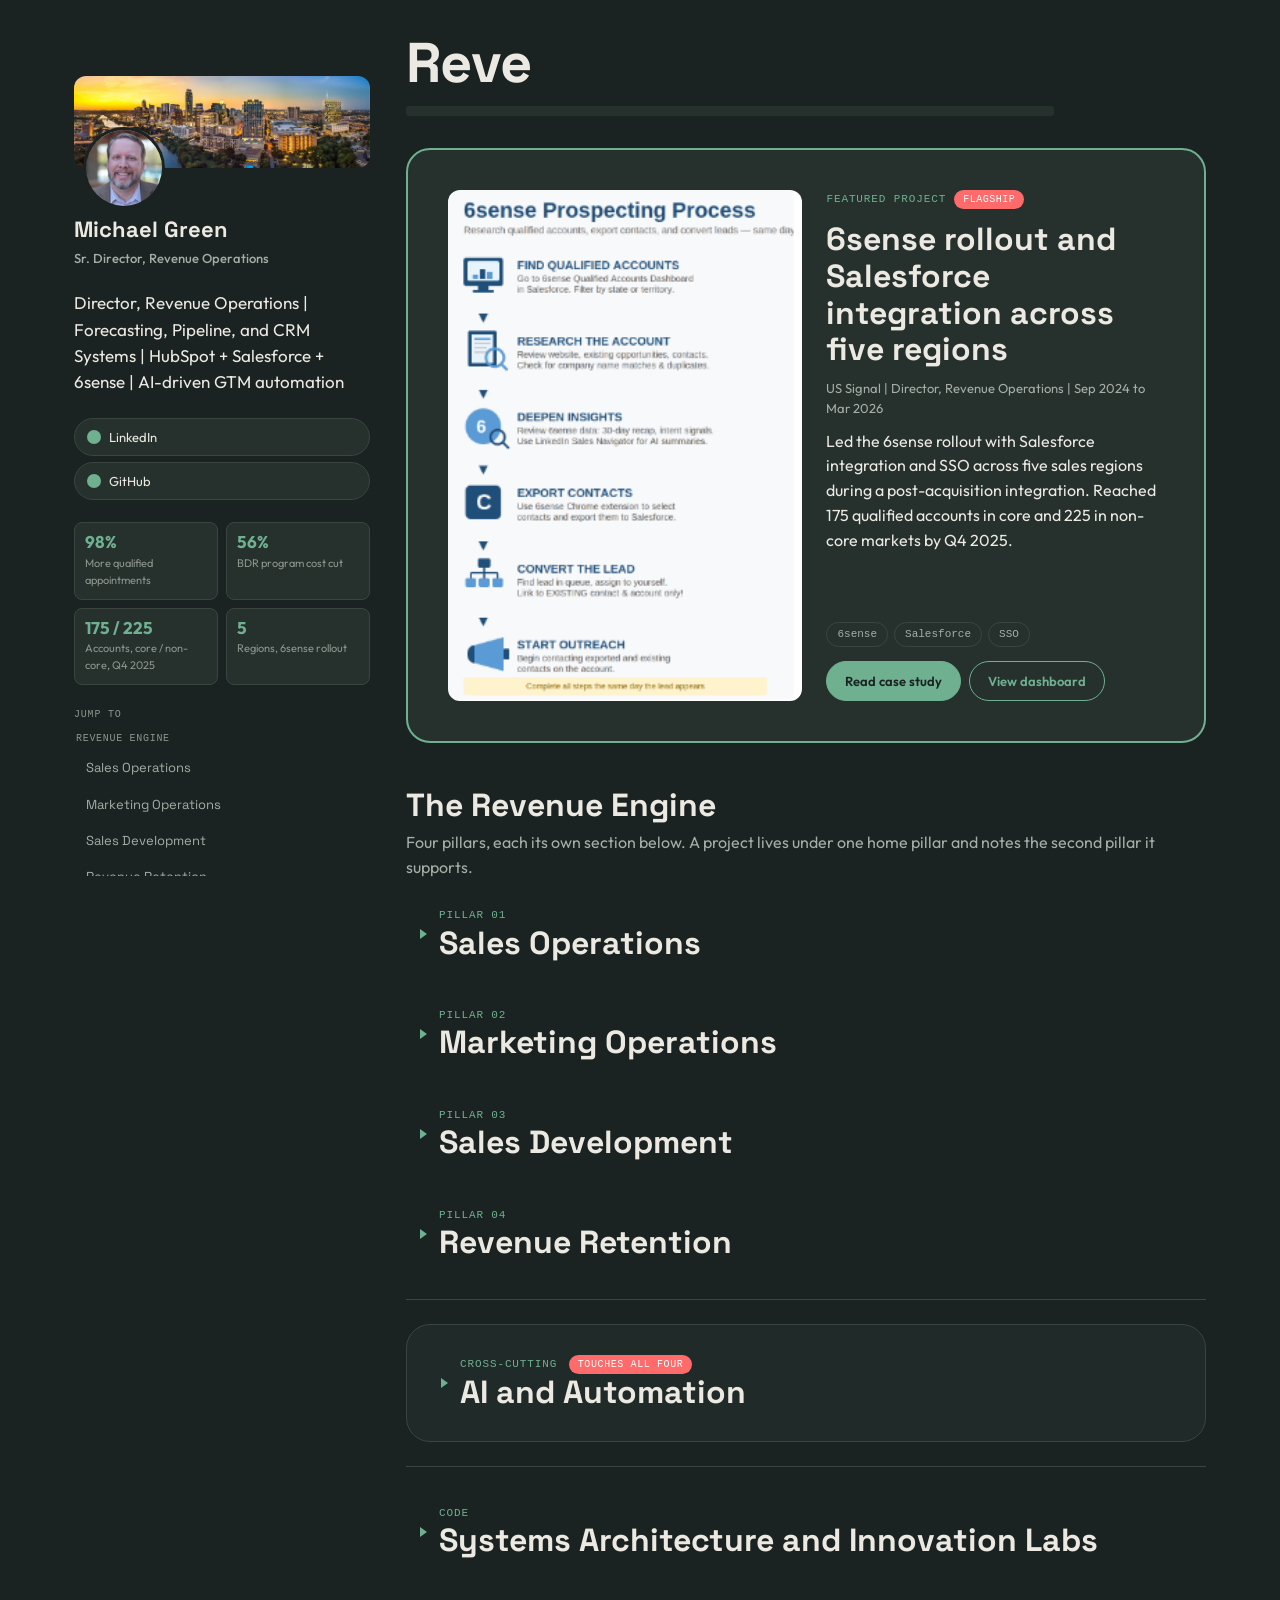
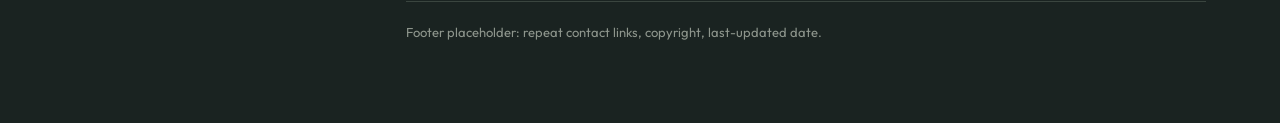
==== commit 7deaa9a8: "Updated Homepage Header v2" ====
--- a/index.html
+++ b/index.html
@@ -66,14 +66,16 @@
 </aside>
 <!-- ================= MAIN ================= --><main class="main"><noscript>
         
+
 <div style="margin: 12px 0; padding: 12px 14px; border: 1px solid var(--line); border-radius: 6px; background: var(--fill);">
           JavaScript is off, so audience-specific views and some controls are disabled. You are seeing the default view below. Reach Michael Green: <a href="#">Email</a>, <a href="#">LinkedIn</a>, <a href="#">GitHub</a>, <a href="#">Resume</a>. Featured project: 6sense rollout and Salesforce integration across five regions.
         </div>
 
+
       </noscript>
 <div id="load-error" style="display: none; margin: 12px 0; padding: 12px 14px; border: 1px solid var(--line); border-radius: 6px; background: var(--fill);">Could not load the requested view. Showing the default. Reload the page, remove the ?audience part from the link, or open the site over http (for example on GitHub Pages).</div>
 <div class="intro region"><span class="tag">Intro / hero (h1)</span>
-<h1 id="page-headline">Re</h1>
+<h1 id="page-headline">Reve</h1>
 <div class="lead">
 <div class="ph-line w90"></div>
 </div>
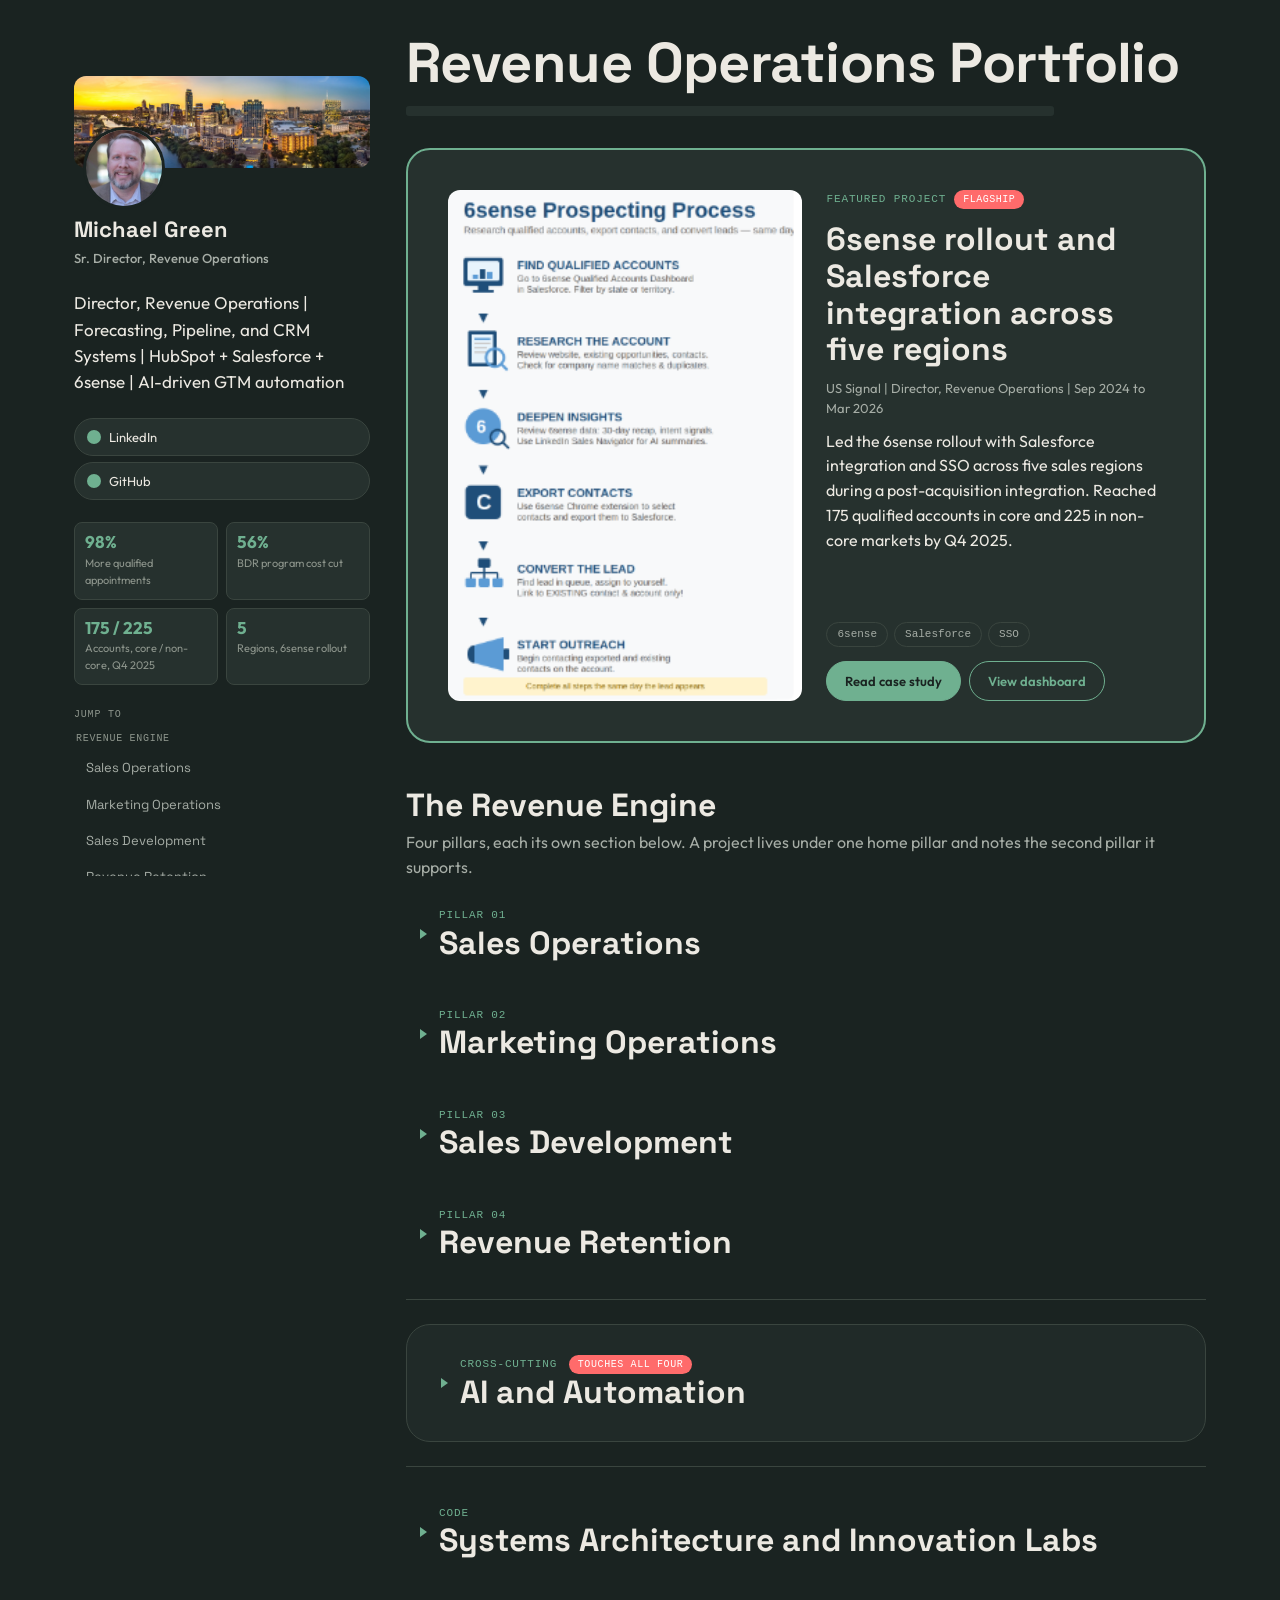
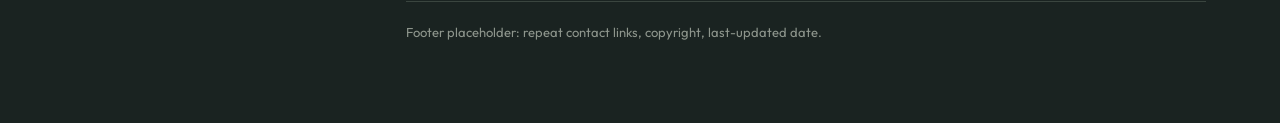
==== commit 792a39cf: "Updated Homepage Header v3" ====
--- a/index.html
+++ b/index.html
@@ -75,7 +75,7 @@
       </noscript>
 <div id="load-error" style="display: none; margin: 12px 0; padding: 12px 14px; border: 1px solid var(--line); border-radius: 6px; background: var(--fill);">Could not load the requested view. Showing the default. Reload the page, remove the ?audience part from the link, or open the site over http (for example on GitHub Pages).</div>
 <div class="intro region"><span class="tag">Intro / hero (h1)</span>
-<h1 id="page-headline">Reve</h1>
+<h1 id="page-headline">Revenue Operations Portfolio</h1>
 <div class="lead">
 <div class="ph-line w90"></div>
 </div>
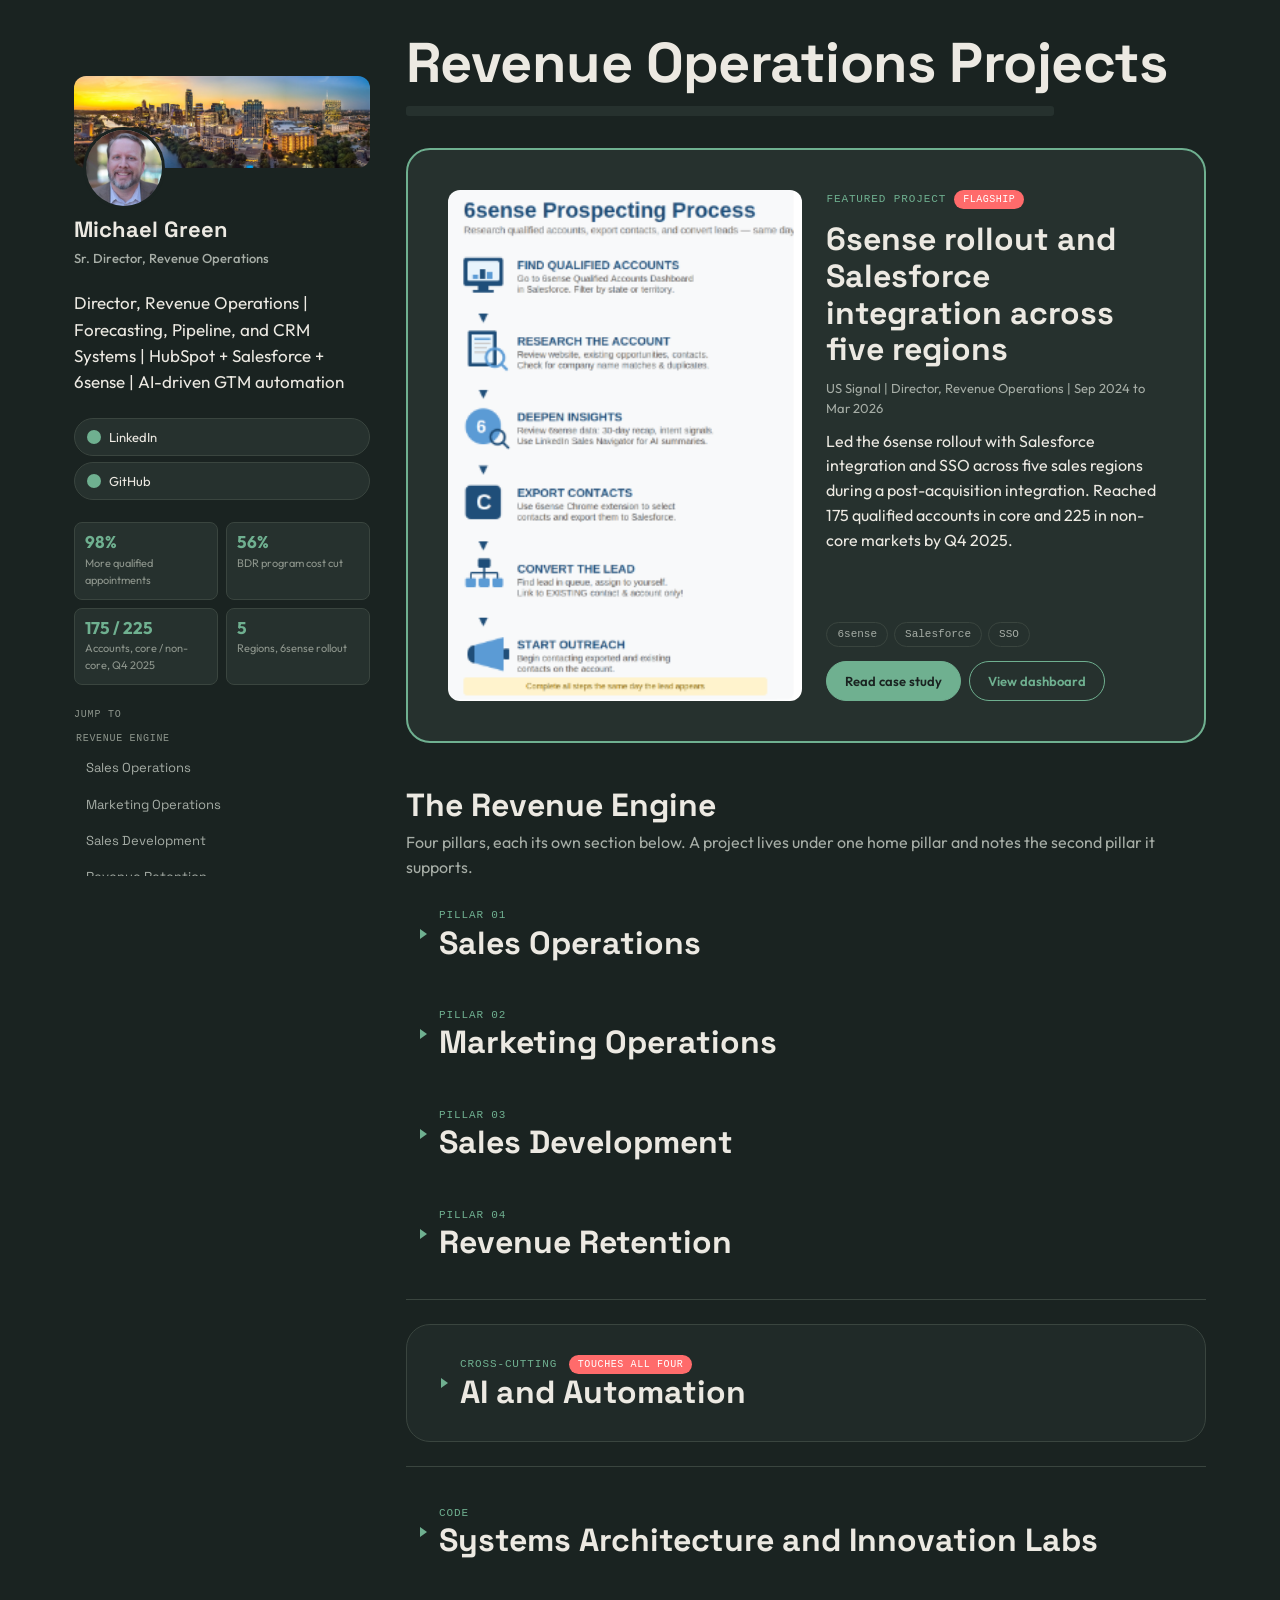
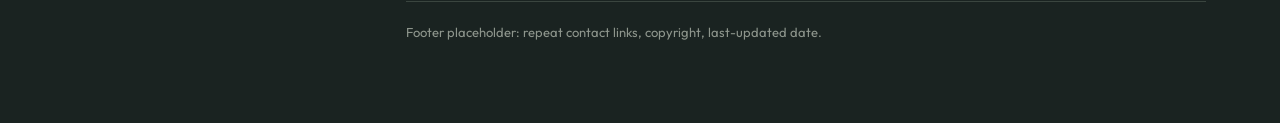
==== commit 21570d3a: "Updated Homepage Header v4" ====
--- a/index.html
+++ b/index.html
@@ -75,7 +75,7 @@
       </noscript>
 <div id="load-error" style="display: none; margin: 12px 0; padding: 12px 14px; border: 1px solid var(--line); border-radius: 6px; background: var(--fill);">Could not load the requested view. Showing the default. Reload the page, remove the ?audience part from the link, or open the site over http (for example on GitHub Pages).</div>
 <div class="intro region"><span class="tag">Intro / hero (h1)</span>
-<h1 id="page-headline">Revenue Operations Portfolio</h1>
+<h1 id="page-headline">Revenue Operations Projects</h1>
 <div class="lead">
 <div class="ph-line w90"></div>
 </div>
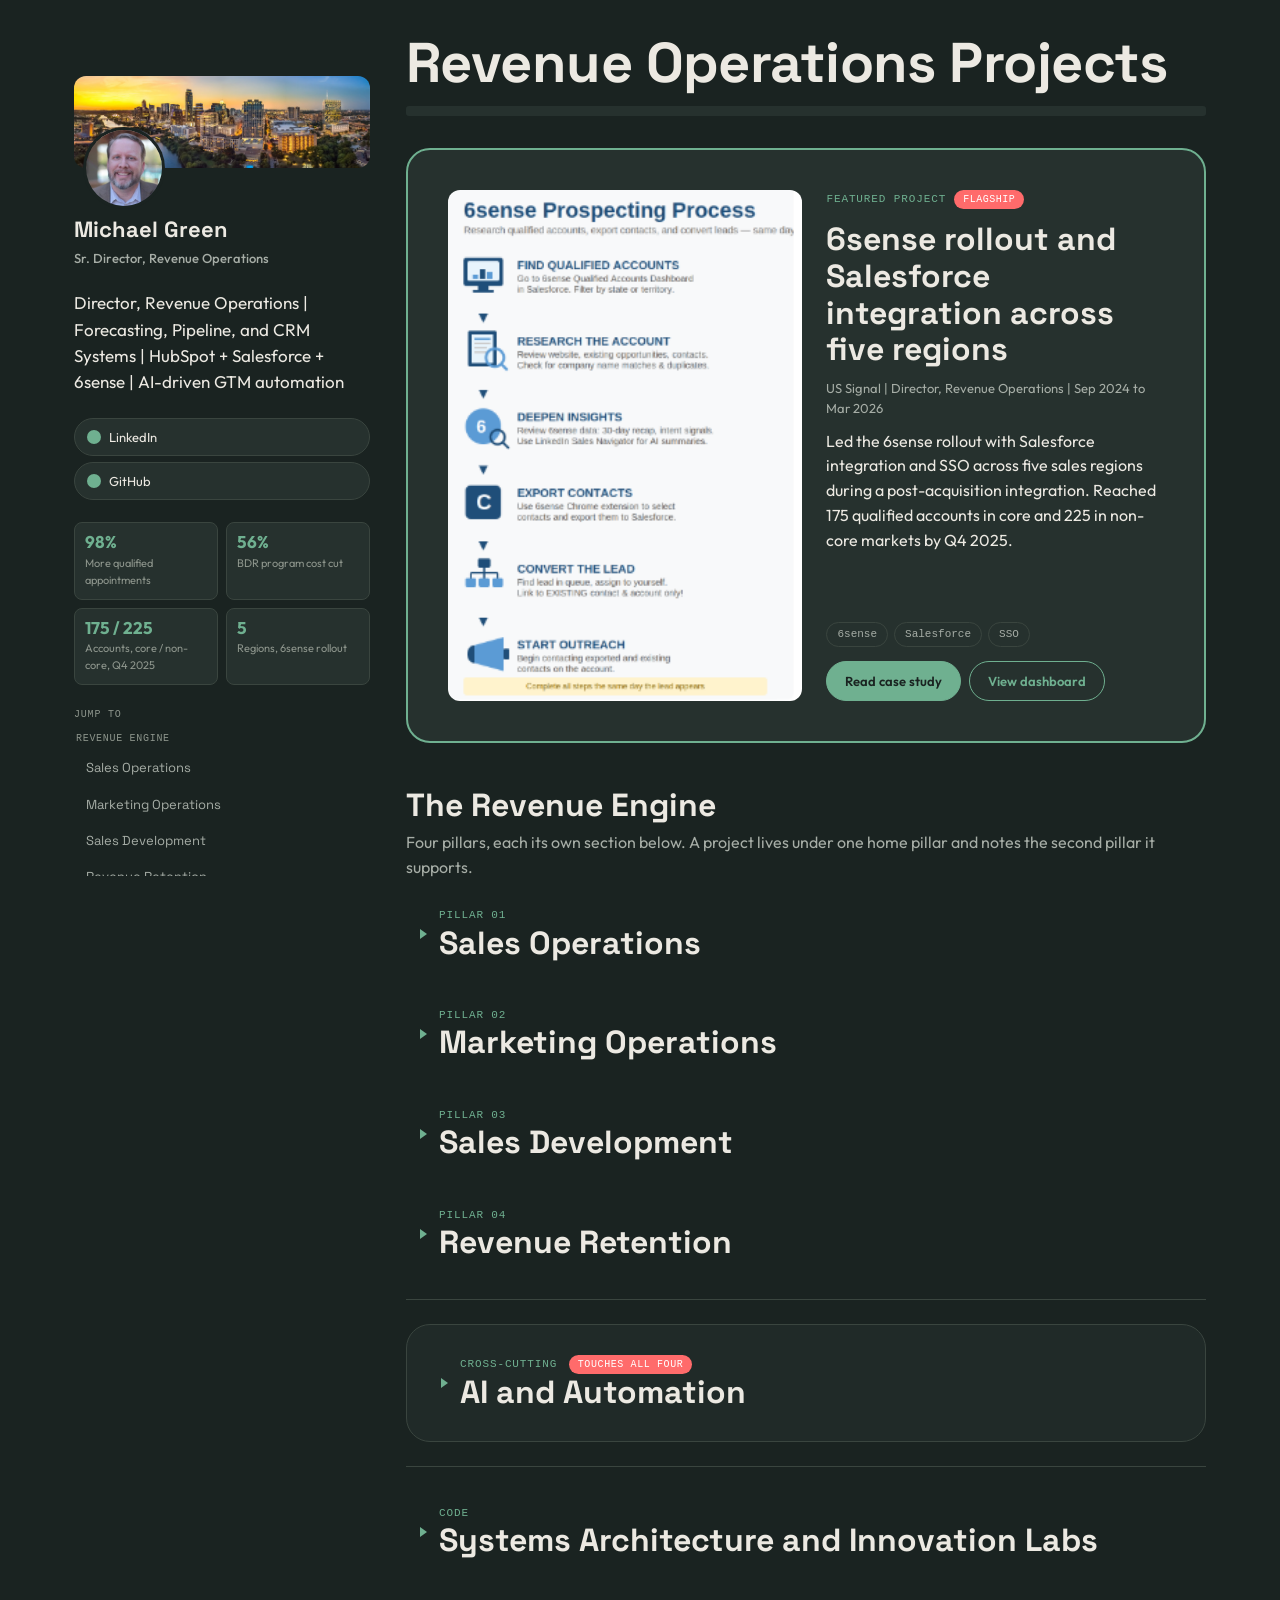
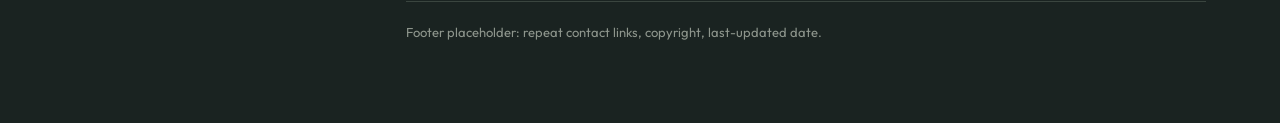
==== commit e0eab36b: "Fixed the width of the header bar" ====
--- a/index.html
+++ b/index.html
@@ -77,7 +77,7 @@
 <div class="intro region"><span class="tag">Intro / hero (h1)</span>
 <h1 id="page-headline">Revenue Operations Projects</h1>
 <div class="lead">
-<div class="ph-line w90"></div>
+<div class="ph-line w100"></div>
 </div>
 </div>
 <!-- FEATURED SHOWCASE TILE (always visible) -->
--- a/styles.css
+++ b/styles.css
@@ -60,6 +60,7 @@
 
   /* ---------- placeholder primitives ---------- */
   .ph-line { height: 10px; background: var(--fill-2); border-radius: 3px; margin: 6px 0; }
+  .ph-line.w100 { width: 100%; }
   .ph-line.w90 { width: 90%; }
   .ph-line.w75 { width: 75%; }
   .ph-line.w60 { width: 60%; }
@@ -161,7 +162,7 @@
   /* ---------- main ---------- */
   .main { display: flex; flex-direction: column; gap: 18px; }
   .intro h1 { font-size: clamp(2.5rem, 5vw, 3.5rem); font-weight: 800; margin: 0 0 12px; line-height: 1.1; letter-spacing: -0.01em; }
-  .intro .lead { max-width: 60ch; font-size: 1.125rem; }
+  .intro .lead { max-width: none; font-size: 1.125rem; }
   .intro .lead .ph-line { background: var(--fill); }
 
   section[id], details.sub[id] { scroll-margin-top: calc(var(--topbar-h) + 24px); }
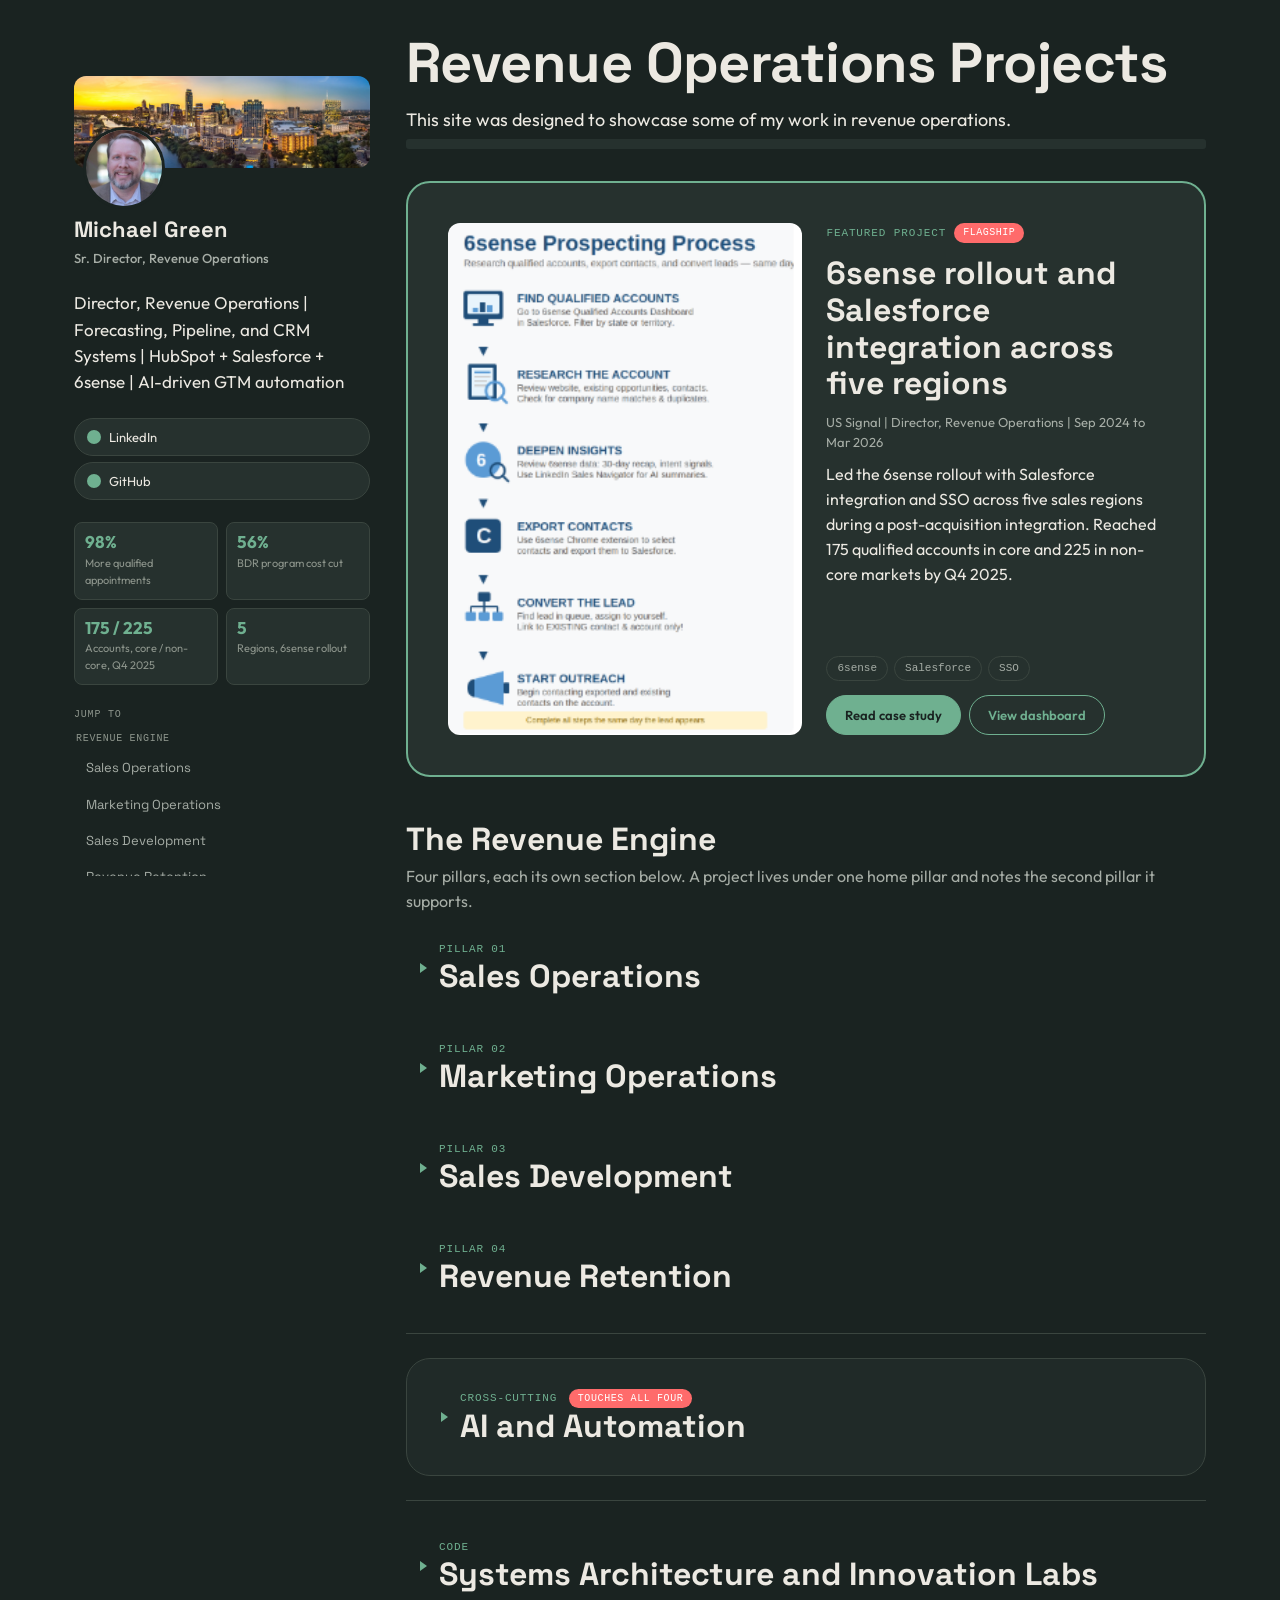
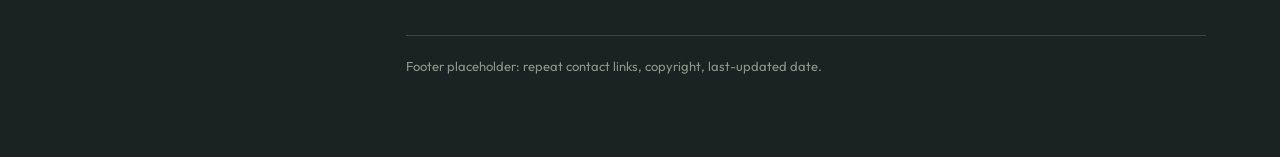
==== commit 0bbc1593: "Updates to Cards and Case Studies" ====
--- a/index.html
+++ b/index.html
@@ -6,12 +6,16 @@
 <title>Michael Green Project Portfolio</title>
 <meta name="description" content="Michael Green, Revenue Operations.">
 <link rel="icon" type="image/svg+xml" href="assets/favicon.svg">
-  <!-- Social preview (fill in before launch):
-  <meta property="og:title" content="Michael Green Project Portfolio">
-  <meta property="og:description" content="Portfolio of RevOps projects and systems work.">
-  <meta property="og:image" content="assets/og-image.png">
-  <meta property="og:type" content="website">
-  -->
+<meta property="og:type" content="website">
+<meta property="og:title" content="Michael Green Project Portfolio">
+<meta property="og:description" content="An audience-targeted RevOps portfolio. Each project is a card, and a ?audience= link tailors the set per viewer.">
+<meta property="og:image" content="https://mwgreen00.github.io/assets/og-image.png">
+<meta property="og:image:width" content="1200">
+<meta property="og:image:height" content="630">
+<meta property="og:image:alt" content="Michael Green portfolio homepage: Revenue Operations Projects, with the 6sense rollout featured.">
+<meta property="og:url" content="https://mwgreen00.github.io/">
+<meta name="twitter:card" content="summary_large_image">
+<meta name="twitter:image" content="https://mwgreen00.github.io/assets/og-image.png">
 <link rel="preconnect" href="https://fonts.googleapis.com">
 <link rel="preconnect" href="https://fonts.gstatic.com" crossorigin>
 <link rel="stylesheet" href="https://fonts.googleapis.com/css2?family=Outfit:wght@400;500;600;700&family=Space+Grotesk:wght@500;600;700&display=swap">
@@ -29,9 +33,7 @@
 </div>
 </div>
 <div class="positioning region"><span class="tag">Positioning tag</span>
-<div class="positioning-body">
-<div class="positioning-text">Director, Revenue Operations | Forecasting, Pipeline, and CRM Systems | HubSpot + Salesforce + 6sense | AI-driven GTM automation</div>
-</div>
+<div class="positioning-body"><div class="positioning-text">Director, Revenue Operations | Forecasting, Pipeline, and CRM Systems | HubSpot + Salesforce + 6sense | AI-driven GTM automation</div></div>
 </div>
 <div class="contact region"><span class="tag">Contact actions</span> <a href="https://www.linkedin.com/in/mwgreen/" target="_blank" rel="noopener"><span class="dot"></span>LinkedIn</a> <a href="https://github.com/mwgreen00" target="_blank" rel="noopener"><span class="dot"></span>GitHub</a></div>
 <div class="metrics region"><span class="tag">Proof-point metrics (confirm numbers)</span>
@@ -77,20 +79,23 @@
 <div class="intro region"><span class="tag">Intro / hero (h1)</span>
 <h1 id="page-headline">Revenue Operations Projects</h1>
 <div class="lead">
+<div>This site was designed to showcase some of my work in revenue operations.</div>
 <div class="ph-line w100"></div>
 </div>
 </div>
 <!-- FEATURED SHOWCASE TILE (always visible) -->
-<div class="featured region" id="featured"><span class="tag">Featured project tile (swap in any project)</span> <img class="feat-media" src="assets/6sense-prospecting.png" alt="6sense rollout and Salesforce integration across five regions" loading="lazy">
-<div class="feat-body">
-<div class="feat-top"><span class="feat-eyebrow">Featured project</span><span class="flag">Flagship</span></div>
-<h2 class="feat-title">6sense rollout and Salesforce integration across five regions</h2>
-<div class="meta">US Signal | Director, Revenue Operations | Sep 2024 to Mar 2026</div>
-<div class="feat-desc">Led the 6sense rollout with Salesforce integration and SSO across five sales regions during a post-acquisition integration. Reached 175 qualified accounts in core and 225 in non-core markets by Q4 2025.</div>
-<div class="tags"><span class="tag-chip">6sense</span><span class="tag-chip">Salesforce</span><span class="tag-chip">SSO</span></div>
-<div class="actions"><a href="#" class="btn btn-primary">Read case study</a><a href="#" class="btn btn-secondary">View dashboard</a></div>
-</div>
-</div>
+<div class="featured region" id="featured">
+        <span class="tag">Featured project tile (swap in any project)</span>
+        <img class="feat-media" src="assets/6sense-prospecting.png" alt="6sense rollout and Salesforce integration across five regions" loading="lazy">
+        <div class="feat-body">
+          <div class="feat-top"><span class="feat-eyebrow">Featured project</span><span class="flag">Flagship</span></div>
+          <h2 class="feat-title">6sense rollout and Salesforce integration across five regions</h2>
+          <div class="meta">US Signal | Director, Revenue Operations | Sep 2024 to Mar 2026</div>
+          <div class="feat-desc">Led the 6sense rollout with Salesforce integration and SSO across five sales regions during a post-acquisition integration. Reached 175 qualified accounts in core and 225 in non-core markets by Q4 2025.</div>
+          <div class="tags"><span class="tag-chip">6sense</span><span class="tag-chip">Salesforce</span><span class="tag-chip">SSO</span></div>
+          <div class="actions"><a href="#" class="btn btn-primary">Read case study</a><a href="#" class="btn btn-secondary">View dashboard</a></div>
+        </div>
+      </div>
 <!-- REVENUE ENGINE: category label -->
 <div class="group-head region"><span class="tag">Revenue Engine (category label)</span>
 <div class="group-label">The Revenue Engine</div>
@@ -103,30 +108,28 @@
 <div class="sec-body">
 <div class="pillar-desc">CRM integration, territory design, forecasting, dashboards.</div>
 <div class="grid-flex" data-grid="sales-ops">
-<article class="card"><img class="card-media" src="assets/6sense-prospecting.png" alt="6sense rollout and Salesforce integration across five regions" loading="lazy">
-<div class="card-top">
-<div class="card-eyebrow">Case study</div>
-<span class="flag">Flagship</span></div>
-<h3>6sense rollout and Salesforce integration across five regions</h3>
-<div class="meta">US Signal | Director, Revenue Operations | Sep 2024 to Mar 2026</div>
-<div class="desc">Led the 6sense rollout with Salesforce integration and SSO across five sales regions during a post-acquisition integration. Reached 175 qualified accounts in core and 225 in non-core markets by Q4 2025.</div>
-<div class="tags"><span class="tag-chip">6sense</span><span class="tag-chip">Salesforce</span><span class="tag-chip">SSO</span></div>
-<div class="supports">Also supports: Marketing Operations, Sales Development</div>
-<div class="actions"><a href="#" class="btn btn-primary">Read case study</a><a href="#" class="btn btn-secondary">View dashboard</a></div>
-</article>
-<article class="card"><img class="card-media" src="assets/retention-dashboard.png" alt="Revenue Retention Dashboard" loading="lazy">
-<div class="card-top">
-<div class="card-eyebrow">Dashboard</div>
-<span class="flag">Pillar Project</span></div>
-<h3>Revenue Retention Dashboard</h3>
-<div class="meta">US Signal | Revenue Operations | Setptmber 2024 through February 2026</div>
-<div class="desc">Dashboard designed to show when revenue is coming out of term, so we can plan customer engagement and retention activities to keep revenue in term. This also allowed a chance to upsell additional services or migrate customer to new services..</div>
-<div class="tags"><span class="tag-chip">Dashboard</span><span class="tag-chip">Revenue Retention</span></div>
-<div class="supports">Also supports: Marketing Operations</div>
-<div class="proves">Proves: capability</div>
-<div class="actions"><a href="#" class="btn btn-primary">Read case study</a><a href="#" class="btn btn-secondary">View dashboard</a></div>
-</article>
-</div>
+                <article class="card">
+                  <img class="card-media" src="assets/6sense-prospecting.png" alt="6sense rollout and Salesforce integration across five regions" loading="lazy">
+                  <div class="card-top"><div class="card-eyebrow">Case study</div><span class="flag">Flagship</span></div>
+                  <h3>6sense rollout and Salesforce integration across five regions</h3>
+                  <div class="meta">US Signal | Director, Revenue Operations | Sep 2024 to Mar 2026</div>
+                  <div class="desc">Led the 6sense rollout with Salesforce integration and SSO across five sales regions during a post-acquisition integration. Reached 175 qualified accounts in core and 225 in non-core markets by Q4 2025.</div>
+                  <div class="tags"><span class="tag-chip">6sense</span><span class="tag-chip">Salesforce</span><span class="tag-chip">SSO</span></div>
+                  <div class="supports">Also supports: Marketing Operations, Sales Development</div>
+                  <div class="actions"><a href="#" class="btn btn-primary">Read case study</a><a href="#" class="btn btn-secondary">View dashboard</a></div>
+                </article>
+                <article class="card">
+                  <img class="card-media" src="assets/retention-dashboard.png" alt="Revenue Retention Dashboard" loading="lazy">
+                  <div class="card-top"><div class="card-eyebrow">Dashboard</div><span class="flag">Pillar Project</span></div>
+                  <h3>Revenue Retention Dashboard</h3>
+                  <div class="meta">US Signal | Revenue Operations | Setptmber 2024 through February 2026</div>
+                  <div class="desc">Dashboard designed to show when revenue is coming out of term, so we can plan customer engagement and retention activities to keep revenue in term. This also allowed a chance to upsell additional services or migrate customer to new services..</div>
+                  <div class="tags"><span class="tag-chip">Dashboard</span><span class="tag-chip">Revenue Retention</span></div>
+                  <div class="supports">Also supports: Marketing Operations</div>
+                  <div class="proves">Proves: capability</div>
+                  <div class="actions"><a href="#" class="btn btn-primary">Read case study</a><a href="#" class="btn btn-secondary">View dashboard</a></div>
+                </article>
+              </div>
 </div>
 </details>
 </section>
@@ -137,30 +140,27 @@
 <div class="sec-body">
 <div class="pillar-desc">Attribution, closed-loop reporting, CRM data layer, data governance.</div>
 <div class="grid-flex" data-grid="marketing-ops">
-<article class="card">
-<div class="card-top">
-<div class="card-eyebrow">Case study</div>
-</div>
-<h3>Golden Thread full-funnel attribution framework</h3>
-<div class="meta">OneNeck IT Solutions | Director, Revenue Operations | Sep 2022 to Sep 2024</div>
-<div class="desc">Attribution model linking individual selling activity to closed-won revenue, giving leadership full-funnel visibility from first touch to booking. Built on Microsoft Dynamics and HubSpot with Power BI reporting.</div>
-<div class="tags"><span class="tag-chip">Microsoft Dynamics</span><span class="tag-chip">HubSpot</span><span class="tag-chip">Power BI</span></div>
-<div class="supports">Also supports: Sales Operations (exec dashboards)</div>
-<div class="actions"><a href="#" class="btn btn-primary">Read case study</a><a href="#" class="btn btn-secondary">View diagram</a></div>
-</article>
-<article class="card"><img class="card-media" src="assets/retention-dashboard.png" alt="Revenue Retention Dashboard" loading="lazy">
-<div class="card-top">
-<div class="card-eyebrow">Dashboard</div>
-<span class="flag">Pillar Project</span></div>
-<h3>Revenue Retention Dashboard</h3>
-<div class="meta">US Signal | Revenue Operations | Setptmber 2024 through February 2026</div>
-<div class="desc">Dashboard designed to show when revenue is coming out of term, so we can plan customer engagement and retention activities to keep revenue in term. This also allowed a chance to upsell additional services or migrate customer to new services..</div>
-<div class="tags"><span class="tag-chip">Dashboard</span><span class="tag-chip">Revenue Retention</span></div>
-<div class="supports">Also supports: Marketing Operations</div>
-<div class="proves">Proves: capability</div>
-<div class="actions"><a href="#" class="btn btn-primary">Read case study</a><a href="#" class="btn btn-secondary">View dashboard</a></div>
-</article>
-</div>
+                <article class="card">
+                  <div class="card-top"><div class="card-eyebrow">Case study</div></div>
+                  <h3>Golden Thread full-funnel attribution framework</h3>
+                  <div class="meta">OneNeck IT Solutions | Director, Revenue Operations | Sep 2022 to Sep 2024</div>
+                  <div class="desc">Attribution model linking individual selling activity to closed-won revenue, giving leadership full-funnel visibility from first touch to booking. Built on Microsoft Dynamics and HubSpot with Power BI reporting.</div>
+                  <div class="tags"><span class="tag-chip">Microsoft Dynamics</span><span class="tag-chip">HubSpot</span><span class="tag-chip">Power BI</span></div>
+                  <div class="supports">Also supports: Sales Operations (exec dashboards)</div>
+                  <div class="actions"><a href="#" class="btn btn-primary">Read case study</a><a href="#" class="btn btn-secondary">View diagram</a></div>
+                </article>
+                <article class="card">
+                  <img class="card-media" src="assets/retention-dashboard.png" alt="Revenue Retention Dashboard" loading="lazy">
+                  <div class="card-top"><div class="card-eyebrow">Dashboard</div><span class="flag">Pillar Project</span></div>
+                  <h3>Revenue Retention Dashboard</h3>
+                  <div class="meta">US Signal | Revenue Operations | Setptmber 2024 through February 2026</div>
+                  <div class="desc">Dashboard designed to show when revenue is coming out of term, so we can plan customer engagement and retention activities to keep revenue in term. This also allowed a chance to upsell additional services or migrate customer to new services..</div>
+                  <div class="tags"><span class="tag-chip">Dashboard</span><span class="tag-chip">Revenue Retention</span></div>
+                  <div class="supports">Also supports: Marketing Operations</div>
+                  <div class="proves">Proves: capability</div>
+                  <div class="actions"><a href="#" class="btn btn-primary">Read case study</a><a href="#" class="btn btn-secondary">View dashboard</a></div>
+                </article>
+              </div>
 </div>
 </details>
 </section>
@@ -171,18 +171,16 @@
 <div class="sec-body">
 <div class="pillar-desc">BDR build, enablement, meeting generation.</div>
 <div class="grid-flex" data-grid="sales-dev">
-<article class="card">
-<div class="card-top">
-<div class="card-eyebrow">Case study</div>
-</div>
-<h3>BDR function build and commission design</h3>
-<div class="meta">OneNeck IT Solutions | Director, Marketing Operations and Business Development | Dec 2017 to Sep 2022</div>
-<div class="desc">Built the BDR function from scratch, cut program cost 56%, and increased qualified appointments 98% through segmentation and outreach automation. Designed the commission plan and moved payout calculation out of spreadsheets into a system built for accuracy and scale.</div>
-<div class="tags"><span class="tag-chip">Segmentation</span><span class="tag-chip">Outreach automation</span><span class="tag-chip">Comp design</span></div>
-<div class="supports">Also supports: Sales Operations (commission design)</div>
-<div class="actions"><a href="#" class="btn btn-primary">Read case study</a></div>
-</article>
-</div>
+                <article class="card">
+                  <div class="card-top"><div class="card-eyebrow">Case study</div></div>
+                  <h3>BDR function build and commission design</h3>
+                  <div class="meta">OneNeck IT Solutions | Director, Marketing Operations and Business Development | Dec 2017 to Sep 2022</div>
+                  <div class="desc">Built the BDR function from scratch, cut program cost 56%, and increased qualified appointments 98% through segmentation and outreach automation. Designed the commission plan and moved payout calculation out of spreadsheets into a system built for accuracy and scale.</div>
+                  <div class="tags"><span class="tag-chip">Segmentation</span><span class="tag-chip">Outreach automation</span><span class="tag-chip">Comp design</span></div>
+                  <div class="supports">Also supports: Sales Operations (commission design)</div>
+                  <div class="actions"><a href="#" class="btn btn-primary">Read case study</a></div>
+                </article>
+              </div>
 </div>
 </details>
 </section>
@@ -193,18 +191,16 @@
 <div class="sec-body">
 <div class="pillar-desc">NRR forecasting, renewal-risk monitoring. One case study here on purpose, per the plan.</div>
 <div class="grid-flex" data-grid="retention">
-<article class="card">
-<div class="card-top">
-<div class="card-eyebrow">Case study</div>
-</div>
-<h3>NRR forecasting and renewal-risk monitoring</h3>
-<div class="meta">US Signal | Director, Revenue Operations | Sep 2024 to Mar 2026</div>
-<div class="desc">Built ARR, MRR, and net revenue retention forecasting models plus a Tableau Cloud renewal-risk dashboard that surfaced at-risk recurring revenue early and improved forecast accuracy.</div>
-<div class="tags"><span class="tag-chip">Tableau Cloud</span><span class="tag-chip">ARR / MRR / NRR</span></div>
-<div class="supports">Also supports: Sales Operations (forecasting, dashboards)</div>
-<div class="actions"><a href="#" class="btn btn-primary">Read case study</a><a href="#" class="btn btn-secondary">View dashboard</a></div>
-</article>
-</div>
+                <article class="card">
+                  <div class="card-top"><div class="card-eyebrow">Case study</div></div>
+                  <h3>NRR forecasting and renewal-risk monitoring</h3>
+                  <div class="meta">US Signal | Director, Revenue Operations | Sep 2024 to Mar 2026</div>
+                  <div class="desc">Built ARR, MRR, and net revenue retention forecasting models plus a Tableau Cloud renewal-risk dashboard that surfaced at-risk recurring revenue early and improved forecast accuracy.</div>
+                  <div class="tags"><span class="tag-chip">Tableau Cloud</span><span class="tag-chip">ARR / MRR / NRR</span></div>
+                  <div class="supports">Also supports: Sales Operations (forecasting, dashboards)</div>
+                  <div class="actions"><a href="#" class="btn btn-primary">Read case study</a><a href="#" class="btn btn-secondary">View dashboard</a></div>
+                </article>
+              </div>
 </div>
 </details>
 </section>
@@ -215,17 +211,15 @@
 <div class="sec-body">
 <div class="pillar-desc">Agentic AI and automation as a layer across every pillar, not a separate function. Public code artifacts live in Systems Labs below.</div>
 <div class="grid-flex" data-grid="ai-automation">
-<article class="card">
-<div class="card-top">
-<div class="card-eyebrow">Case study</div>
-</div>
-<h3>AI agents and automation for RevOps workflows</h3>
-<div class="meta">Town Lake Systems Group | Principal | Apr 2026 to present</div>
-<div class="desc">Building local AI agents in Python and Salesforce Agentforce to automate enrichment, reporting, and account prioritization for revenue teams, cutting manual reporting and speeding decision cycles.</div>
-<div class="tags"><span class="tag-chip">Python</span><span class="tag-chip">Agentforce</span><span class="tag-chip">Ollama</span></div>
-<div class="actions"><a href="#" class="btn btn-primary">Read case study</a><a href="#" class="btn btn-secondary">View GitHub</a></div>
-</article>
-</div>
+                <article class="card">
+                  <div class="card-top"><div class="card-eyebrow">Case study</div></div>
+                  <h3>AI agents and automation for RevOps workflows</h3>
+                  <div class="meta">Town Lake Systems Group | Principal | Apr 2026 to present</div>
+                  <div class="desc">Building local AI agents in Python and Salesforce Agentforce to automate enrichment, reporting, and account prioritization for revenue teams, cutting manual reporting and speeding decision cycles.</div>
+                  <div class="tags"><span class="tag-chip">Python</span><span class="tag-chip">Agentforce</span><span class="tag-chip">Ollama</span></div>
+                  <div class="actions"><a href="#" class="btn btn-primary">Read case study</a><a href="#" class="btn btn-secondary">View GitHub</a></div>
+                </article>
+              </div>
 </div>
 </details>
 </section>
@@ -240,143 +234,120 @@
 <summary class="sub-summary"><span class="chev chev-sm"></span><span class="sub-title">Process Flows</span></summary>
 <div class="sub-body">
 <div class="grid-flex" data-grid="sys-process">
-<article class="card">
-<div class="card-top">
-<div class="card-eyebrow">GitHub build</div>
-</div>
-<h3>Attribution model flow</h3>
-<div class="desc">First-touch-to-booking attribution logic documented as a diagram. Pairs with the Golden Thread case study.</div>
-<div class="tags"><span class="tag-chip">Mermaid</span><span class="tag-chip">Attribution</span></div>
-<div class="actions"><a href="#" class="btn btn-primary">View Flow</a></div>
-</article>
-<article class="card">
-<div class="card-top">
-<div class="card-eyebrow">GitHub build</div>
-</div>
-<h3>Company dedup and survivor-selection flow</h3>
-<div class="desc">Fuzzy-matching and survivor logic as a documented pipeline. The public version of the DartPoints work on safe synthetic data.</div>
-<div class="tags"><span class="tag-chip">Python</span><span class="tag-chip">Fuzzy matching</span></div>
-<div class="proves">Proves: data governance.</div>
-<div class="actions"><a href="#" class="btn btn-primary">View Repo</a><a href="#" class="btn btn-secondary">View Flow</a></div>
-</article>
-</div>
+                <article class="card">
+                  <div class="card-top"><div class="card-eyebrow">GitHub build</div></div>
+                  <h3>Attribution model flow</h3>
+                  <div class="desc">First-touch-to-booking attribution logic documented as a diagram. Pairs with the Golden Thread case study.</div>
+                  <div class="tags"><span class="tag-chip">Mermaid</span><span class="tag-chip">Attribution</span></div>
+                  <div class="actions"><a href="#" class="btn btn-primary">View Flow</a></div>
+                </article>
+                <article class="card">
+                  <div class="card-top"><div class="card-eyebrow">GitHub build</div></div>
+                  <h3>Company dedup and survivor-selection flow</h3>
+                  <div class="desc">Fuzzy-matching and survivor logic as a documented pipeline. The public version of the DartPoints work on safe synthetic data.</div>
+                  <div class="tags"><span class="tag-chip">Python</span><span class="tag-chip">Fuzzy matching</span></div>
+                  <div class="proves">Proves: data governance.</div>
+                  <div class="actions"><a href="#" class="btn btn-primary">View Repo</a><a href="#" class="btn btn-secondary">View Flow</a></div>
+                </article>
+              </div>
 </div>
 </details>
 <details class="sub region" id="sys-custom"><span class="tag">Subsection</span>
 <summary class="sub-summary"><span class="chev chev-sm"></span><span class="sub-title">Custom Applications</span></summary>
 <div class="sub-body">
 <div class="grid-flex" data-grid="sys-custom">
-<article class="card">
-<div class="card-top">
-<div class="card-eyebrow">Project</div>
-</div>
-<h3>This site: an audience-targeted RevOps portfolio</h3>
-<div class="meta">Town Lake Systems Group | Principal | 2026</div>
-<div class="desc">A static portfolio on GitHub Pages where each project is a JSON card, and an audience manifest plus a ?audience= URL swap the card set per viewer. Static-first, so it works with JavaScript off, with a Python generator that keeps the baseline in sync.</div>
-<div class="tags"><span class="tag-chip">HTML</span><span class="tag-chip">JavaScript</span><span class="tag-chip">GitHub Pages</span><span class="tag-chip">Claude Code</span></div>
-<div class="proves">Proves: information architecture, ABM thinking, AI-assisted build.</div>
-<div class="actions"><a href="assets/case-studies/revops-portfolio-site.md" class="btn btn-primary">Read case study</a><a href="#" class="btn btn-secondary">View Repo</a><a href="#" class="btn btn-secondary">Live Demo</a></div>
-</article>
-<article class="card">
-<div class="card-top">
-<div class="card-eyebrow">GitHub build</div>
-</div>
-<h3>Commission calculator</h3>
-<div class="desc">Reads sample deals and a plan definition, outputs payouts. Rebuilds the BDR "out of spreadsheets" line.</div>
-<div class="tags"><span class="tag-chip">Python</span></div>
-<div class="proves">Proves: comp design.</div>
-<div class="actions"><a href="#" class="btn btn-primary">View Repo</a></div>
-</article>
-<article class="card">
-<div class="card-top">
-<div class="card-eyebrow">GitHub build</div>
-</div>
-<h3>Pipeline forecasting tool</h3>
-<div class="desc">Sample opportunity data to a weighted best, likely, and worst forecast with coverage against quota.</div>
-<div class="tags"><span class="tag-chip">Python</span></div>
-<div class="proves">Proves: forecasting.</div>
-<div class="actions"><a href="#" class="btn btn-primary">View Repo</a></div>
-</article>
-<article class="card">
-<div class="card-top">
-<div class="card-eyebrow">GitHub build</div>
-</div>
-<h3>Pipeline or forecast dashboard</h3>
-<div class="desc">Clean dashboard over sample data. Doubles as the sanitized screenshot for the case studies.</div>
-<div class="tags"><span class="tag-chip">Python</span><span class="tag-chip">HTML</span></div>
-<div class="actions"><a href="#" class="btn btn-primary">View Repo</a><a href="#" class="btn btn-secondary">Live Demo</a></div>
-</article>
-</div>
+                <article class="card">
+                  <img class="card-media" src="assets/revops-portfolio-site-card.png" alt="The template in wireframe mode, with dashed outlines and labels naming each region of the layout." loading="lazy">
+                  <div class="card-top"><div class="card-eyebrow">Open-source template</div></div>
+                  <h3>Portfolio site template: audience-targeted and static-first</h3>
+                  <div class="meta">Town Lake Systems Group | Principal | 2026</div>
+                  <div class="desc">A free, forkable portfolio template for GitHub Pages. Each project is a JSON card, and an audience manifest with a ?audience= link curates the card set per viewer. Static-first, so it works with JavaScript off, and an AI coding agent can finish or restyle it. This site runs on it.</div>
+                  <div class="tags"><span class="tag-chip">HTML</span><span class="tag-chip">JavaScript</span><span class="tag-chip">GitHub Pages</span><span class="tag-chip">Claude Code</span></div>
+                  <div class="proves">Proves: information architecture, ABM thinking, AI-assisted build</div>
+                  <div class="actions"><a href="assets/case-studies/revops-portfolio-site.html" class="btn btn-primary">Read case study</a><a href="https://github.com/mwgreen00/portfolio-site-template" class="btn btn-secondary">View repo</a><a href="?audience=demo" class="btn btn-secondary">Live demo</a></div>
+                </article>
+                <article class="card">
+                  <div class="card-top"><div class="card-eyebrow">GitHub build</div></div>
+                  <h3>Commission calculator</h3>
+                  <div class="desc">Reads sample deals and a plan definition, outputs payouts. Rebuilds the BDR "out of spreadsheets" line.</div>
+                  <div class="tags"><span class="tag-chip">Python</span></div>
+                  <div class="proves">Proves: comp design.</div>
+                  <div class="actions"><a href="#" class="btn btn-primary">View Repo</a></div>
+                </article>
+                <article class="card">
+                  <div class="card-top"><div class="card-eyebrow">GitHub build</div></div>
+                  <h3>Pipeline forecasting tool</h3>
+                  <div class="desc">Sample opportunity data to a weighted best, likely, and worst forecast with coverage against quota.</div>
+                  <div class="tags"><span class="tag-chip">Python</span></div>
+                  <div class="proves">Proves: forecasting.</div>
+                  <div class="actions"><a href="#" class="btn btn-primary">View Repo</a></div>
+                </article>
+                <article class="card">
+                  <div class="card-top"><div class="card-eyebrow">GitHub build</div></div>
+                  <h3>Pipeline or forecast dashboard</h3>
+                  <div class="desc">Clean dashboard over sample data. Doubles as the sanitized screenshot for the case studies.</div>
+                  <div class="tags"><span class="tag-chip">Python</span><span class="tag-chip">HTML</span></div>
+                  <div class="actions"><a href="#" class="btn btn-primary">View Repo</a><a href="#" class="btn btn-secondary">Live Demo</a></div>
+                </article>
+              </div>
 </div>
 </details>
 <details class="sub region" id="sys-research"><span class="tag">Subsection</span>
 <summary class="sub-summary"><span class="chev chev-sm"></span><span class="sub-title">Research</span></summary>
 <div class="sub-body">
 <div class="grid-flex" data-grid="sys-research">
-<article class="card">
-<div class="card-top">
-<div class="card-eyebrow">GitHub build</div>
-<span class="flag">Flagship candidate</span></div>
-<h3>RevOps assistant prototype (Agentforce or Ollama)</h3>
-<div class="desc">Local agent answering questions over a sample pipeline: which deals are stuck, which renewals are at risk next quarter.</div>
-<div class="tags"><span class="tag-chip">Ollama</span><span class="tag-chip">Agentforce</span><span class="tag-chip">MCP</span></div>
-<div class="proves">Proves: agentic AI as a layer over RevOps.</div>
-<div class="actions"><a href="#" class="btn btn-primary">Read Paper</a><a href="#" class="btn btn-secondary">View Gist</a></div>
-</article>
-<article class="card">
-<div class="card-top">
-<div class="card-eyebrow">GitHub build</div>
-</div>
-<h3>AI enrichment agent (Salesforce or HubSpot)</h3>
-<div class="desc">Python agent that enriches missing account fields (industry, size, segment) via API or local model and writes back.</div>
-<div class="tags"><span class="tag-chip">Python</span><span class="tag-chip">API</span></div>
-<div class="proves">Proves: AI and automation, CRM integration.</div>
-<div class="actions"><a href="#" class="btn btn-primary">View Repo</a></div>
-</article>
-</div>
+                <article class="card">
+                  <div class="card-top"><div class="card-eyebrow">GitHub build</div><span class="flag">Flagship candidate</span></div>
+                  <h3>RevOps assistant prototype (Agentforce or Ollama)</h3>
+                  <div class="desc">Local agent answering questions over a sample pipeline: which deals are stuck, which renewals are at risk next quarter.</div>
+                  <div class="tags"><span class="tag-chip">Ollama</span><span class="tag-chip">Agentforce</span><span class="tag-chip">MCP</span></div>
+                  <div class="proves">Proves: agentic AI as a layer over RevOps.</div>
+                  <div class="actions"><a href="#" class="btn btn-primary">Read Paper</a><a href="#" class="btn btn-secondary">View Gist</a></div>
+                </article>
+                <article class="card">
+                  <div class="card-top"><div class="card-eyebrow">GitHub build</div></div>
+                  <h3>AI enrichment agent (Salesforce or HubSpot)</h3>
+                  <div class="desc">Python agent that enriches missing account fields (industry, size, segment) via API or local model and writes back.</div>
+                  <div class="tags"><span class="tag-chip">Python</span><span class="tag-chip">API</span></div>
+                  <div class="proves">Proves: AI and automation, CRM integration.</div>
+                  <div class="actions"><a href="#" class="btn btn-primary">View Repo</a></div>
+                </article>
+              </div>
 </div>
 </details>
 <details class="sub region" id="sys-other"><span class="tag">Subsection</span>
 <summary class="sub-summary"><span class="chev chev-sm"></span><span class="sub-title">Other</span></summary>
 <div class="sub-body">
 <div class="grid-flex" data-grid="sys-other">
-<article class="card">
-<div class="card-top">
-<div class="card-eyebrow">GitHub build</div>
-</div>
-<h3>Domain-to-company resolver</h3>
-<div class="desc">Maps email domains or URLs to normalized company names.</div>
-<div class="tags"><span class="tag-chip">Python</span></div>
-<div class="actions"><a href="#" class="btn btn-primary">View Repo</a></div>
-</article>
-<article class="card">
-<div class="card-top">
-<div class="card-eyebrow">GitHub build</div>
-</div>
-<h3>CRM data-quality auditor</h3>
-<div class="desc">Scans a sample export and flags missing fields, duplicates, and bad values with a summary report.</div>
-<div class="tags"><span class="tag-chip">Python</span></div>
-<div class="actions"><a href="#" class="btn btn-primary">View Repo</a></div>
-</article>
-<article class="card">
-<div class="card-top">
-<div class="card-eyebrow">GitHub build</div>
-</div>
-<h3>Lead or account scoring model</h3>
-<div class="desc">Scores sample accounts on fit and intent signals and outputs a ranked list.</div>
-<div class="tags"><span class="tag-chip">Python</span></div>
-<div class="actions"><a href="#" class="btn btn-primary">View Repo</a></div>
-</article>
-<article class="card">
-<div class="card-top">
-<div class="card-eyebrow">GitHub build</div>
-</div>
-<h3>Sequence or outreach analyzer</h3>
-<div class="desc">Reports meeting and reply rates by segment from sample activity data.</div>
-<div class="tags"><span class="tag-chip">Python</span></div>
-<div class="actions"><a href="#" class="btn btn-primary">View Repo</a></div>
-</article>
-</div>
+                <article class="card">
+                  <div class="card-top"><div class="card-eyebrow">GitHub build</div></div>
+                  <h3>Domain-to-company resolver</h3>
+                  <div class="desc">Maps email domains or URLs to normalized company names.</div>
+                  <div class="tags"><span class="tag-chip">Python</span></div>
+                  <div class="actions"><a href="#" class="btn btn-primary">View Repo</a></div>
+                </article>
+                <article class="card">
+                  <div class="card-top"><div class="card-eyebrow">GitHub build</div></div>
+                  <h3>CRM data-quality auditor</h3>
+                  <div class="desc">Scans a sample export and flags missing fields, duplicates, and bad values with a summary report.</div>
+                  <div class="tags"><span class="tag-chip">Python</span></div>
+                  <div class="actions"><a href="#" class="btn btn-primary">View Repo</a></div>
+                </article>
+                <article class="card">
+                  <div class="card-top"><div class="card-eyebrow">GitHub build</div></div>
+                  <h3>Lead or account scoring model</h3>
+                  <div class="desc">Scores sample accounts on fit and intent signals and outputs a ranked list.</div>
+                  <div class="tags"><span class="tag-chip">Python</span></div>
+                  <div class="actions"><a href="#" class="btn btn-primary">View Repo</a></div>
+                </article>
+                <article class="card">
+                  <div class="card-top"><div class="card-eyebrow">GitHub build</div></div>
+                  <h3>Sequence or outreach analyzer</h3>
+                  <div class="desc">Reports meeting and reply rates by segment from sample activity data.</div>
+                  <div class="tags"><span class="tag-chip">Python</span></div>
+                  <div class="actions"><a href="#" class="btn btn-primary">View Repo</a></div>
+                </article>
+              </div>
 </div>
 </details>
 </div>
